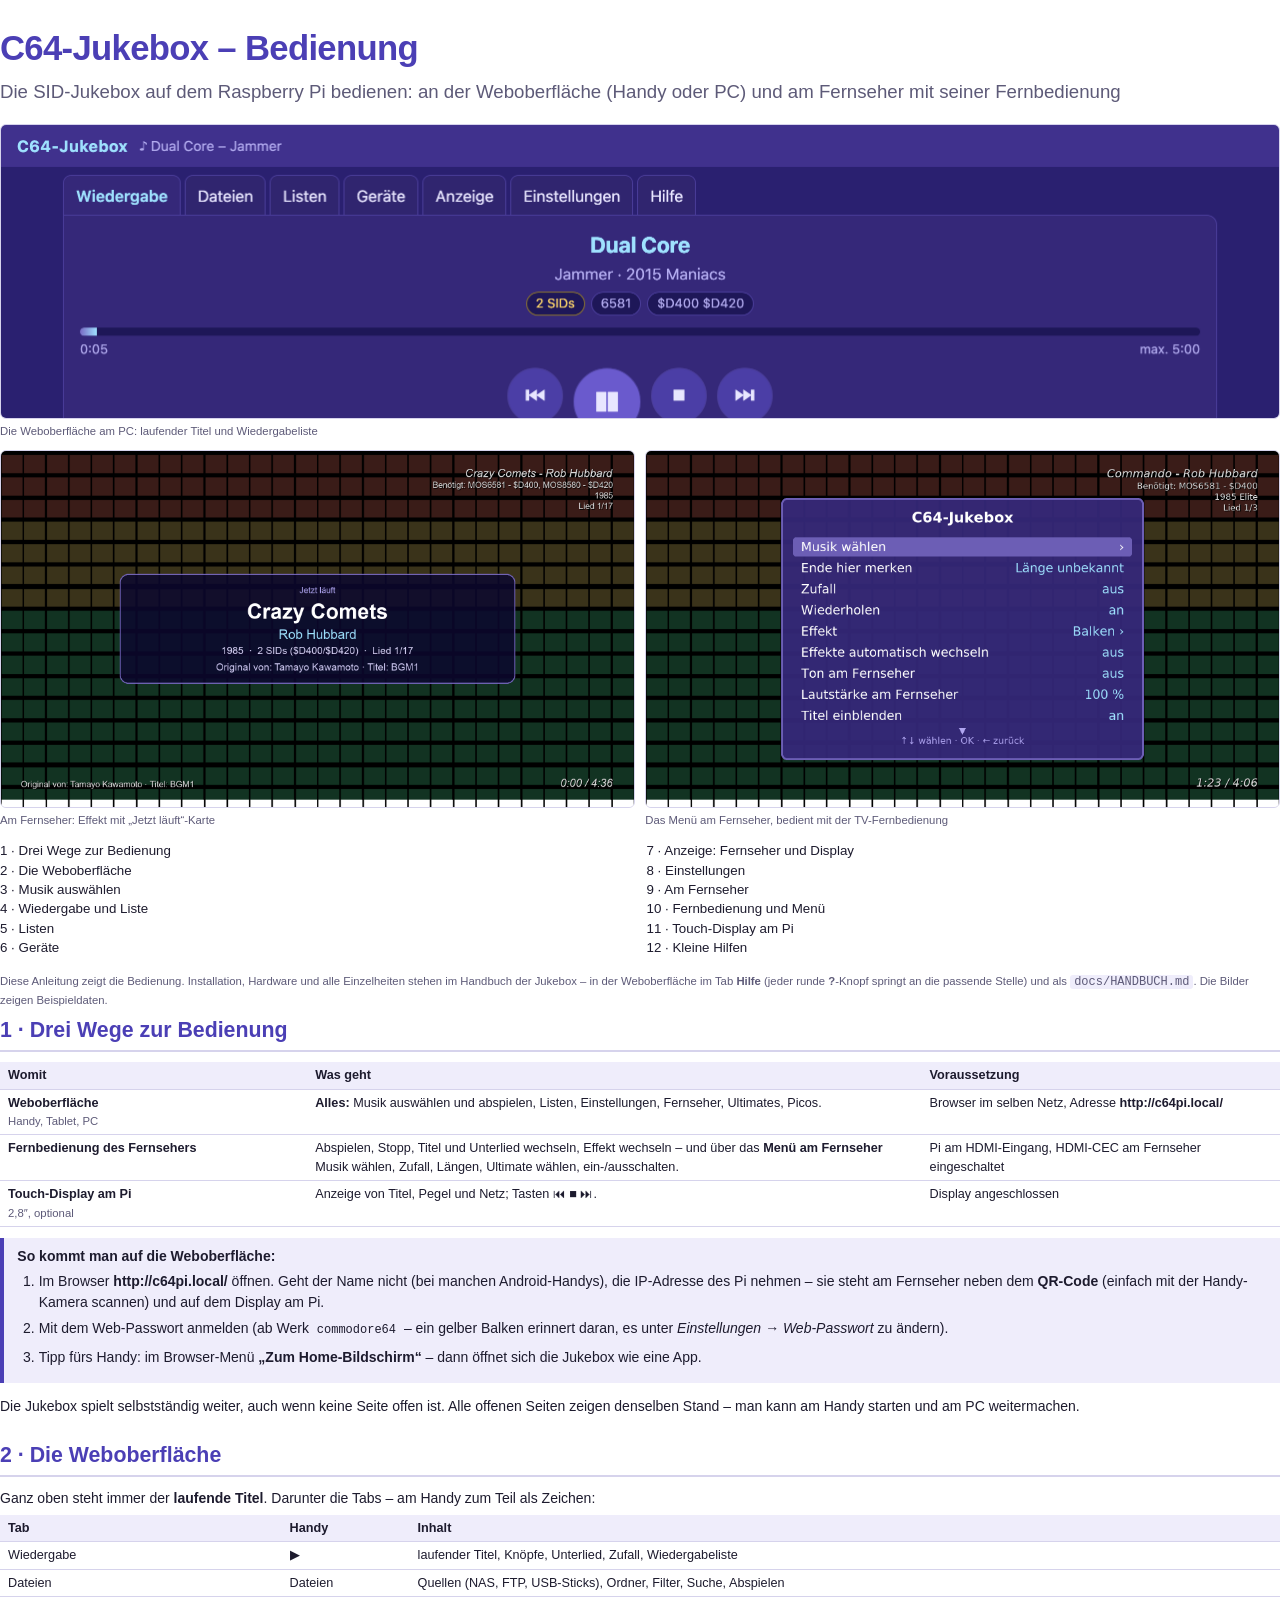
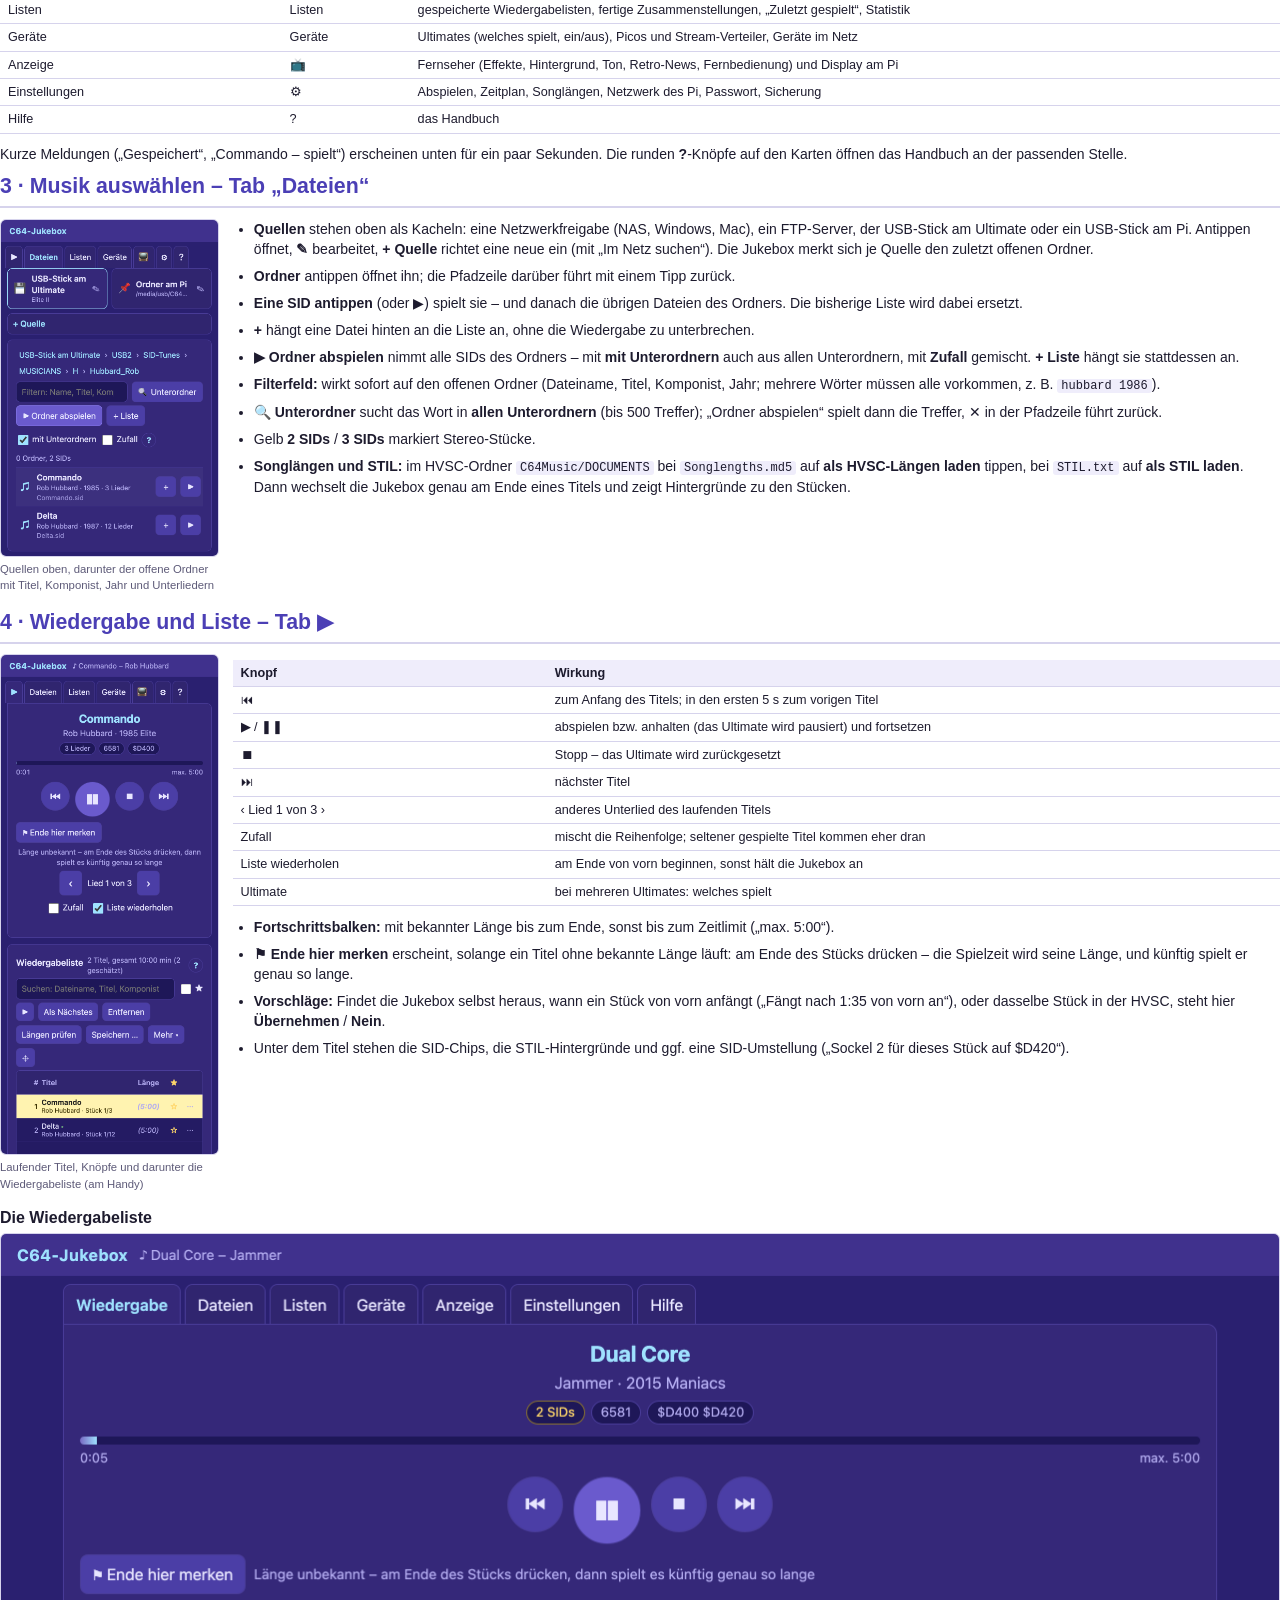
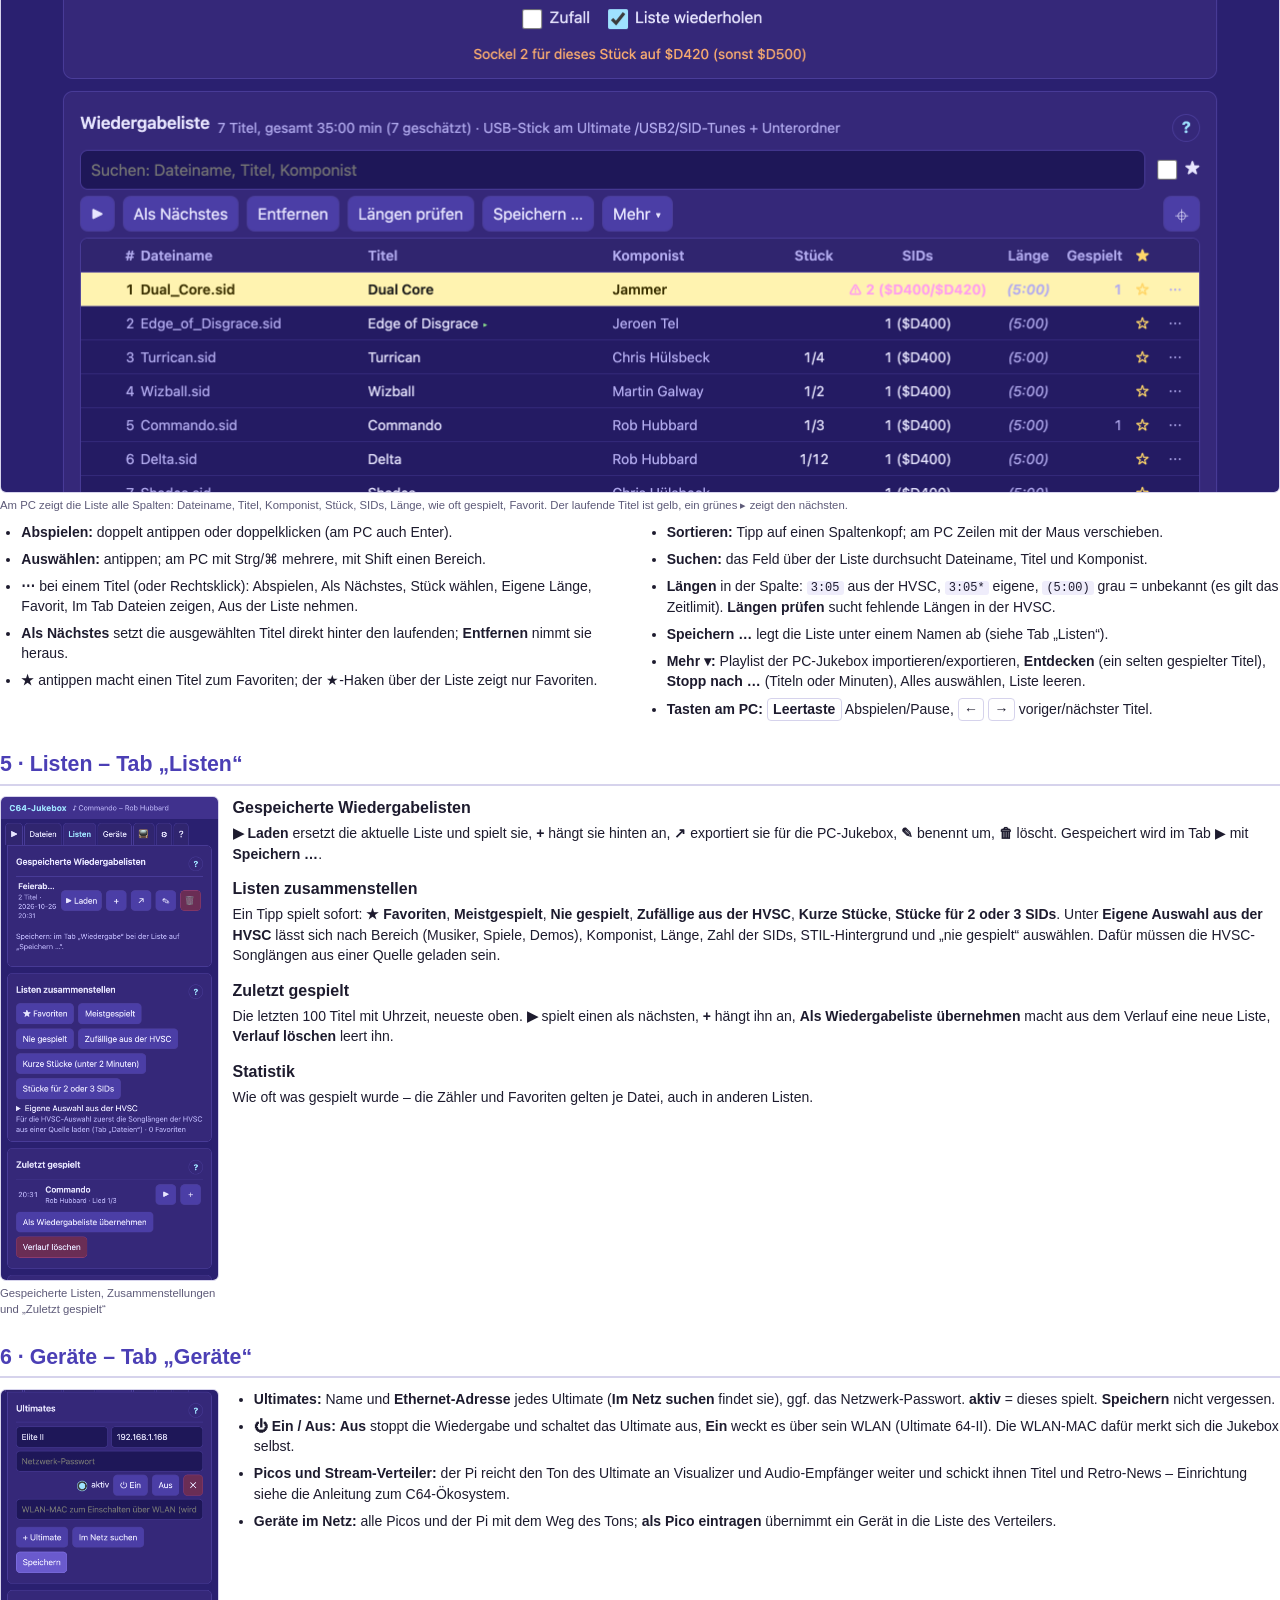
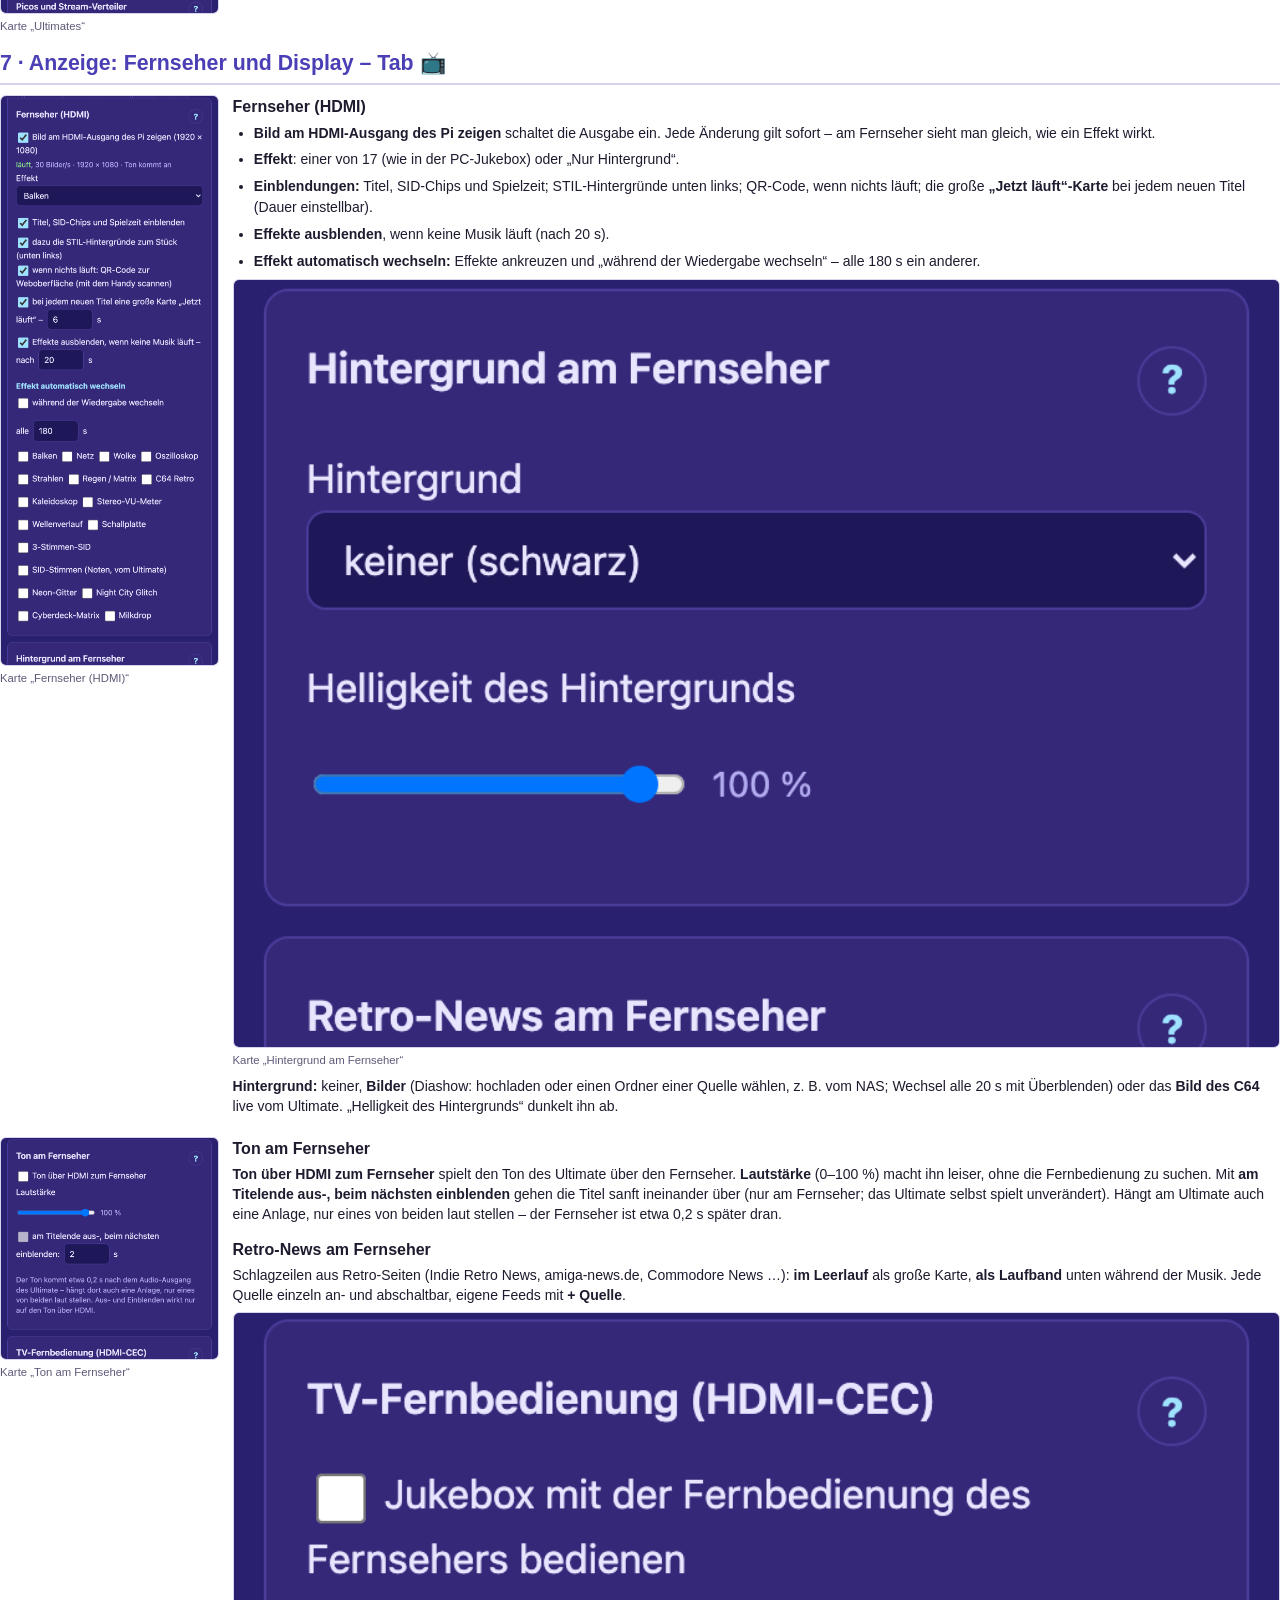
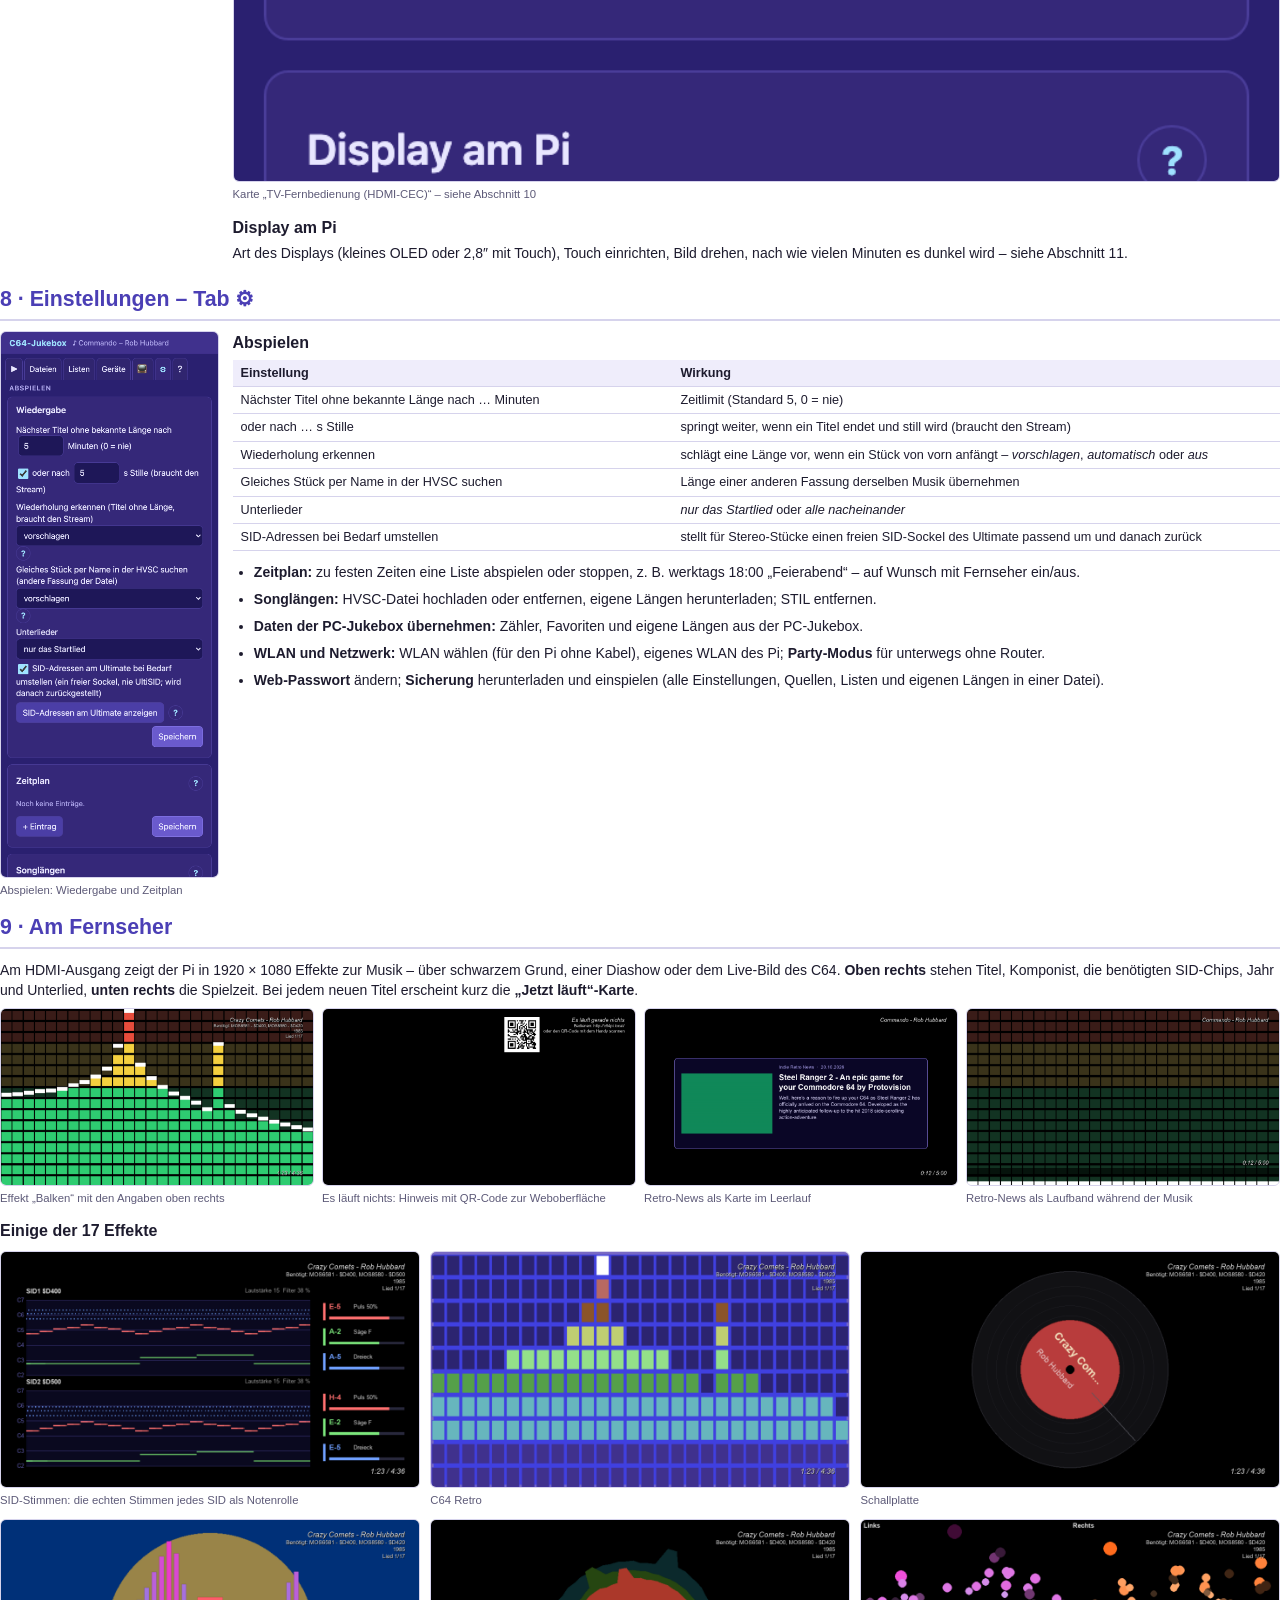
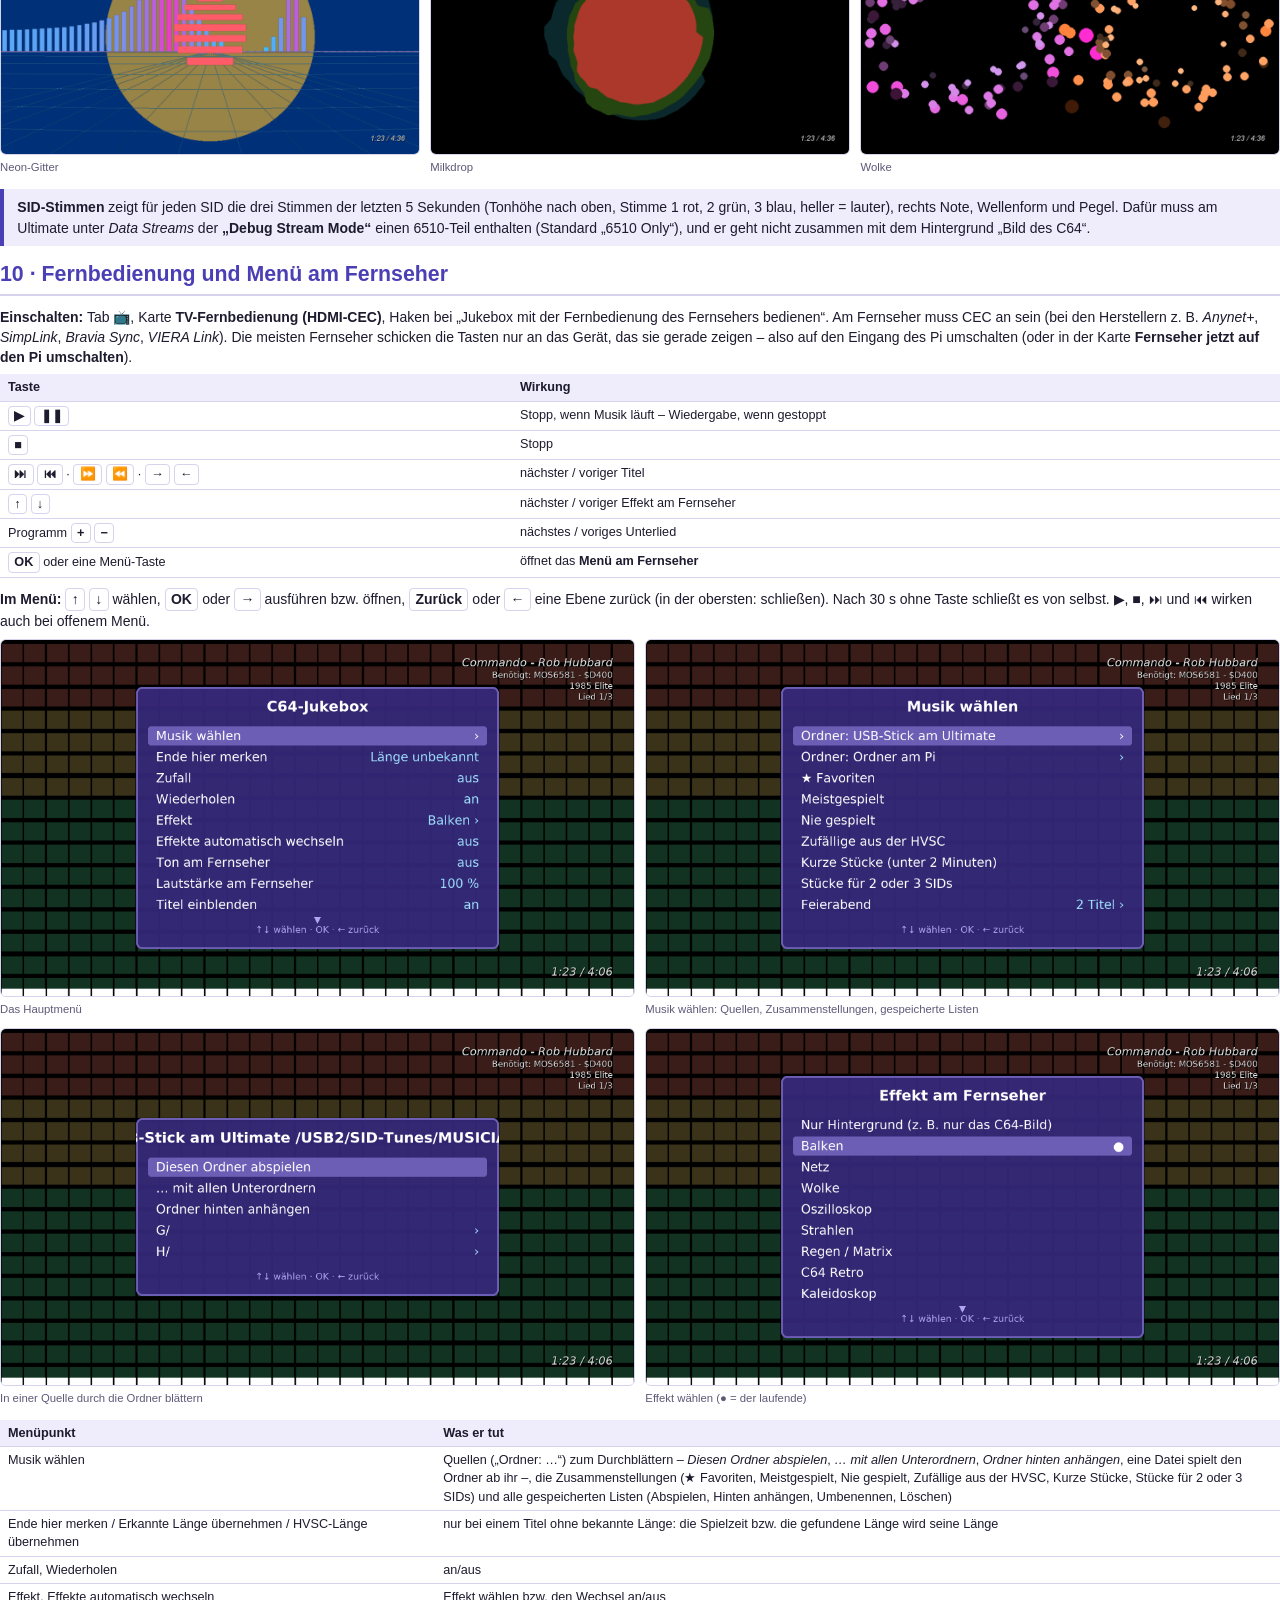
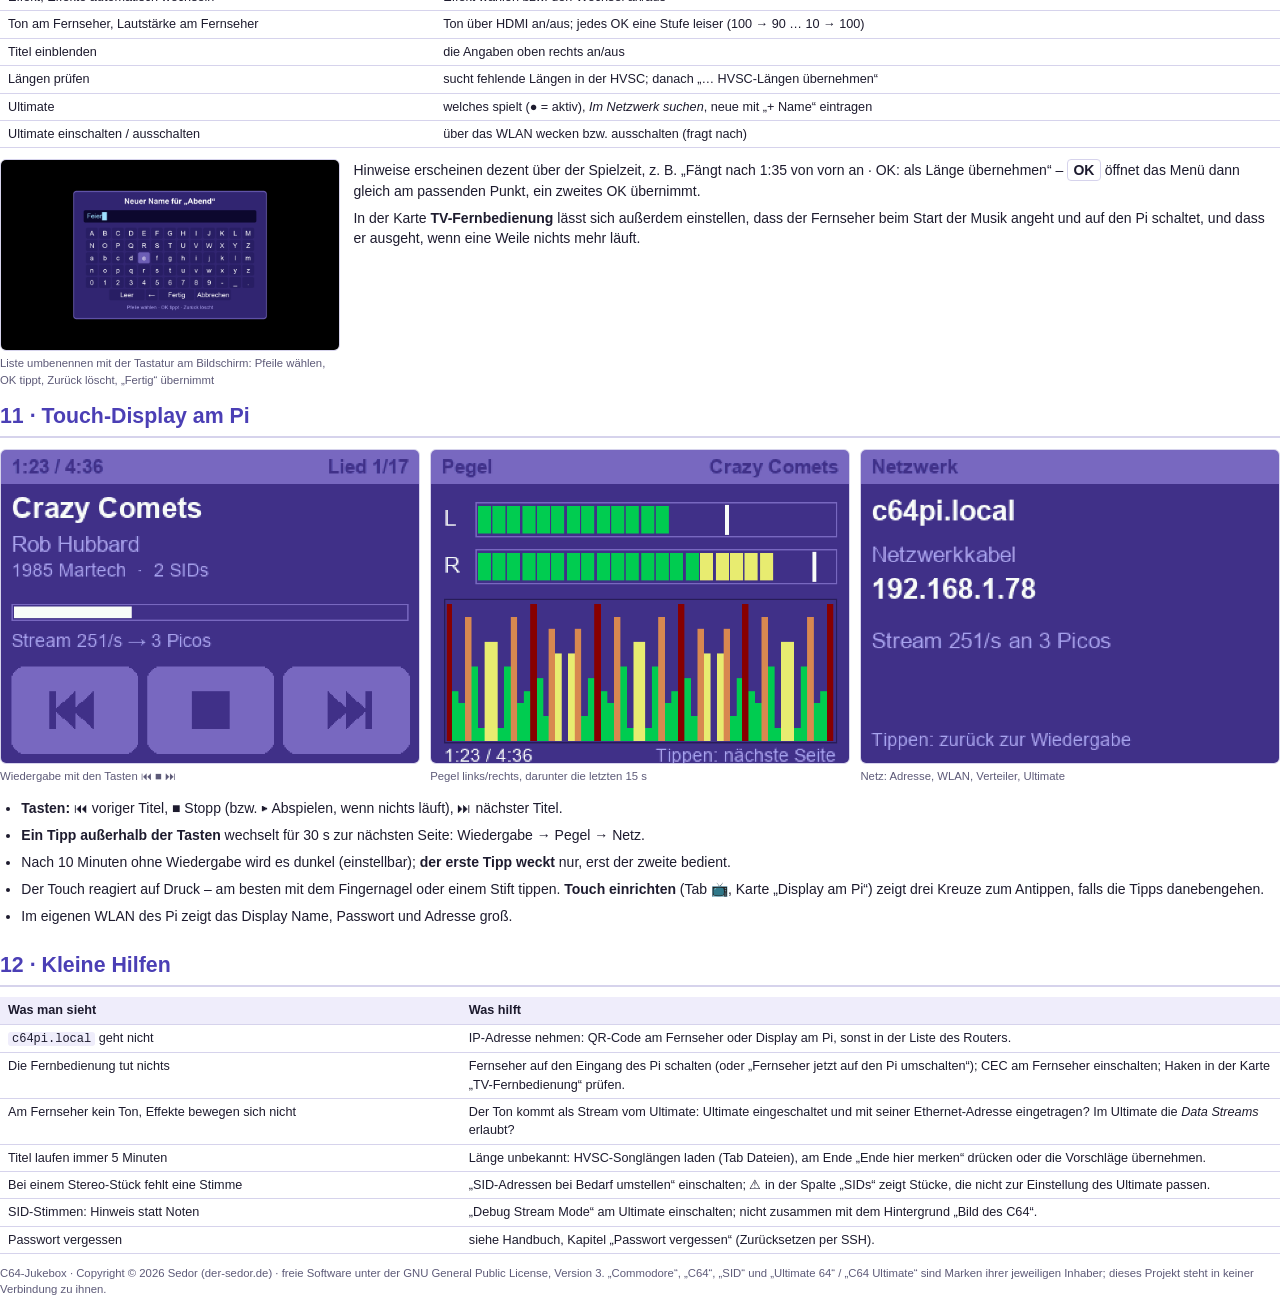
==== docs/bedienung/bedienung.html @ 8457bcb6 "README with pictures; Pi jukebox: illustrated operating guide (web page and TV) Co-Authored-By: Clau" ====
<!doctype html>
<html lang="de">
<head>
<meta charset="utf-8">
<title>C64-Jukebox – Bedienung</title>
<!-- Source of docs/Bedienung_Pi-Jukebox.pdf - build with: .venv/bin/python tools/make_bedienung.py [--shots] -->
<style>
  @page { size: A4; }
  :root { --ink: #1d1b2e; --muted: #5d5a78; --accent: #4b3fb5; --soft: #efedfb; --line: #d6d3ec; }
  * { box-sizing: border-box; }
  body { font: 10.5pt/1.45 "Helvetica Neue", Helvetica, Arial, sans-serif; color: var(--ink); background: #fff; margin: 0; }
  h1 { font-size: 26pt; margin: 0 0 4pt; color: var(--accent); letter-spacing: -0.5pt; }
  h2 { font-size: 16pt; color: var(--accent); margin: 0 0 8pt; padding-bottom: 3pt; border-bottom: 2px solid var(--line);
       break-before: page; }
  h2.nb { break-before: auto; margin-top: 18pt; }
  h3 { font-size: 12pt; margin: 10pt 0 3pt; break-after: avoid; }
  p, li { margin: 0 0 5pt; }
  ul, ol { padding-left: 16pt; margin: 0 0 6pt; }
  code { font-family: Menlo, Consolas, monospace; font-size: 9pt; background: var(--soft); padding: 0 3pt; border-radius: 3px; }
  table { border-collapse: collapse; width: 100%; margin: 4pt 0 8pt; font-size: 9.5pt; break-inside: avoid; }
  th, td { text-align: left; vertical-align: top; padding: 3pt 6pt; border-bottom: 1px solid var(--line); }
  th { background: var(--soft); }
  .box { background: var(--soft); border-left: 4px solid var(--accent); padding: 6pt 10pt; margin: 6pt 0 10pt; break-inside: avoid; }
  .shots { display: flex; gap: 10pt; align-items: flex-start; margin: 6pt 0 10pt; break-inside: avoid; }
  .grid { display: grid; grid-template-columns: 1fr 1fr 1fr; gap: 8pt; margin: 6pt 0 10pt; }
  .grid4 { display: grid; grid-template-columns: 1fr 1fr 1fr 1fr; gap: 6pt; margin: 6pt 0 10pt; }
  .cover > figure img { max-height: 78mm; object-fit: cover; object-position: top; }
  .grid2 { display: grid; grid-template-columns: 1fr 1fr; gap: 8pt; margin: 6pt 0 10pt; }
  figure { margin: 0; break-inside: avoid; }
  figure img { display: block; width: 100%; border: 1px solid var(--line); border-radius: 6px; }
  figcaption { font-size: 8.5pt; color: var(--muted); margin-top: 3pt; }
  .phone { width: 58mm; flex: 0 0 auto; }
  .side { flex: 1; }
  .cover { padding-top: 6mm; }
  .cover .sub { font-size: 14pt; color: var(--muted); margin-bottom: 14pt; }
  .toc { columns: 2; font-size: 10pt; margin-top: 10pt; }
  .toc a { color: var(--ink); text-decoration: none; }
  .small { font-size: 8.5pt; color: var(--muted); }
  .k { display: inline-block; min-width: 14pt; padding: 0 4pt; border: 1px solid var(--line); border-radius: 4px;
       background: #fff; text-align: center; font-weight: bold; }
</style>
</head>
<body>

<section class="cover">
  <h1>C64-Jukebox – Bedienung</h1>
  <div class="sub">Die SID-Jukebox auf dem Raspberry Pi bedienen: an der Weboberfläche (Handy oder PC) und am Fernseher
    mit seiner Fernbedienung</div>
  <figure><img src="bilder/web_pc.png" alt=""><figcaption>Die Weboberfläche am PC: laufender Titel und
    Wiedergabeliste</figcaption></figure>
  <div class="grid2" style="margin-top:8pt">
    <figure><img src="bilder/tv_titlecard.png" alt=""><figcaption>Am Fernseher: Effekt mit „Jetzt läuft“-Karte</figcaption></figure>
    <figure><img src="bilder/tv_menu.png" alt=""><figcaption>Das Menü am Fernseher, bedient mit der TV-Fernbedienung</figcaption></figure>
  </div>
  <div class="toc">
    <div>1 · <a href="#wege">Drei Wege zur Bedienung</a></div>
    <div>2 · <a href="#web">Die Weboberfläche</a></div>
    <div>3 · <a href="#dateien">Musik auswählen</a></div>
    <div>4 · <a href="#wiedergabe">Wiedergabe und Liste</a></div>
    <div>5 · <a href="#listen">Listen</a></div>
    <div>6 · <a href="#geraete">Geräte</a></div>
    <div>7 · <a href="#anzeige">Anzeige: Fernseher und Display</a></div>
    <div>8 · <a href="#einstellungen">Einstellungen</a></div>
    <div>9 · <a href="#tv">Am Fernseher</a></div>
    <div>10 · <a href="#fernbedienung">Fernbedienung und Menü</a></div>
    <div>11 · <a href="#touch">Touch-Display am Pi</a></div>
    <div>12 · <a href="#hilfe">Kleine Hilfen</a></div>
  </div>
  <p class="small" style="margin-top:12pt">Diese Anleitung zeigt die Bedienung. Installation, Hardware und alle
    Einzelheiten stehen im Handbuch der Jukebox – in der Weboberfläche im Tab <b>Hilfe</b> (jeder runde
    <b>?</b>-Knopf springt an die passende Stelle) und als <code>docs/HANDBUCH.md</code>. Die Bilder zeigen Beispieldaten.</p>
</section>

<h2 id="wege">1 · Drei Wege zur Bedienung</h2>
<table>
  <tr><th style="width:24%">Womit</th><th>Was geht</th><th style="width:28%">Voraussetzung</th></tr>
  <tr><td><b>Weboberfläche</b><br><span class="small">Handy, Tablet, PC</span></td>
    <td><b>Alles:</b> Musik auswählen und abspielen, Listen, Einstellungen, Fernseher, Ultimates, Picos.</td>
    <td>Browser im selben Netz, Adresse <b>http://c64pi.local/</b></td></tr>
  <tr><td><b>Fernbedienung des Fernsehers</b></td>
    <td>Abspielen, Stopp, Titel und Unterlied wechseln, Effekt wechseln – und über das <b>Menü am Fernseher</b>
      Musik wählen, Zufall, Längen, Ultimate wählen, ein-/ausschalten.</td>
    <td>Pi am HDMI-Eingang, HDMI-CEC am Fernseher eingeschaltet</td></tr>
  <tr><td><b>Touch-Display am Pi</b><br><span class="small">2,8″, optional</span></td>
    <td>Anzeige von Titel, Pegel und Netz; Tasten ⏮ ■ ⏭.</td><td>Display angeschlossen</td></tr>
</table>
<div class="box"><b>So kommt man auf die Weboberfläche:</b>
  <ol style="margin-top:4pt">
    <li>Im Browser <b>http://c64pi.local/</b> öffnen. Geht der Name nicht (bei manchen Android-Handys), die
      IP-Adresse des Pi nehmen – sie steht am Fernseher neben dem <b>QR-Code</b> (einfach mit der Handy-Kamera
      scannen) und auf dem Display am Pi.</li>
    <li>Mit dem Web-Passwort anmelden (ab Werk <code>commodore64</code> – ein gelber Balken erinnert daran, es unter
      <i>Einstellungen → Web-Passwort</i> zu ändern).</li>
    <li>Tipp fürs Handy: im Browser-Menü <b>„Zum Home-Bildschirm“</b> – dann öffnet sich die Jukebox wie eine App.</li>
  </ol></div>
<p>Die Jukebox spielt selbstständig weiter, auch wenn keine Seite offen ist. Alle offenen Seiten zeigen denselben
  Stand – man kann am Handy starten und am PC weitermachen.</p>

<h2 id="web" class="nb">2 · Die Weboberfläche</h2>
<p>Ganz oben steht immer der <b>laufende Titel</b>. Darunter die Tabs – am Handy zum Teil als Zeichen:</p>
<table>
  <tr><th style="width:22%">Tab</th><th style="width:10%">Handy</th><th>Inhalt</th></tr>
  <tr><td>Wiedergabe</td><td>▶</td><td>laufender Titel, Knöpfe, Unterlied, Zufall, Wiedergabeliste</td></tr>
  <tr><td>Dateien</td><td>Dateien</td><td>Quellen (NAS, FTP, USB-Sticks), Ordner, Filter, Suche, Abspielen</td></tr>
  <tr><td>Listen</td><td>Listen</td><td>gespeicherte Wiedergabelisten, fertige Zusammenstellungen, „Zuletzt gespielt“, Statistik</td></tr>
  <tr><td>Geräte</td><td>Geräte</td><td>Ultimates (welches spielt, ein/aus), Picos und Stream-Verteiler, Geräte im Netz</td></tr>
  <tr><td>Anzeige</td><td>📺</td><td>Fernseher (Effekte, Hintergrund, Ton, Retro-News, Fernbedienung) und Display am Pi</td></tr>
  <tr><td>Einstellungen</td><td>⚙</td><td>Abspielen, Zeitplan, Songlängen, Netzwerk des Pi, Passwort, Sicherung</td></tr>
  <tr><td>Hilfe</td><td>?</td><td>das Handbuch</td></tr>
</table>
<p>Kurze Meldungen („Gespeichert“, „Commando – spielt“) erscheinen unten für ein paar Sekunden. Die runden
  <b>?</b>-Knöpfe auf den Karten öffnen das Handbuch an der passenden Stelle.</p>

<h2 id="dateien">3 · Musik auswählen – Tab „Dateien“</h2>
<div class="shots">
  <figure class="phone"><img src="bilder/web_dateien.png" alt=""><figcaption>Quellen oben, darunter der offene Ordner
    mit Titel, Komponist, Jahr und Unterliedern</figcaption></figure>
  <div class="side">
    <ul>
      <li><b>Quellen</b> stehen oben als Kacheln: eine Netzwerkfreigabe (NAS, Windows, Mac), ein FTP-Server, der
        USB-Stick am Ultimate oder ein USB-Stick am Pi. Antippen öffnet, <b>✎</b> bearbeitet, <b>+ Quelle</b> richtet eine
        neue ein (mit „Im Netz suchen“). Die Jukebox merkt sich je Quelle den zuletzt offenen Ordner.</li>
      <li><b>Ordner</b> antippen öffnet ihn; die Pfadzeile darüber führt mit einem Tipp zurück.</li>
      <li><b>Eine SID antippen</b> (oder ▶) spielt sie – und danach die übrigen Dateien des Ordners. Die bisherige
        Liste wird dabei ersetzt.</li>
      <li><b>+</b> hängt eine Datei hinten an die Liste an, ohne die Wiedergabe zu unterbrechen.</li>
      <li><b>▶ Ordner abspielen</b> nimmt alle SIDs des Ordners – mit <b>mit Unterordnern</b> auch aus allen
        Unterordnern, mit <b>Zufall</b> gemischt. <b>+ Liste</b> hängt sie stattdessen an.</li>
      <li><b>Filterfeld:</b> wirkt sofort auf den offenen Ordner (Dateiname, Titel, Komponist, Jahr; mehrere Wörter
        müssen alle vorkommen, z. B. <code>hubbard 1986</code>).</li>
      <li><b>🔍 Unterordner</b> sucht das Wort in <b>allen Unterordnern</b> (bis 500 Treffer); „Ordner abspielen“ spielt
        dann die Treffer, ✕ in der Pfadzeile führt zurück.</li>
      <li>Gelb <b>2 SIDs</b> / <b>3 SIDs</b> markiert Stereo-Stücke.</li>
      <li><b>Songlängen und STIL:</b> im HVSC-Ordner <code>C64Music/DOCUMENTS</code> bei <code>Songlengths.md5</code>
        auf <b>als HVSC-Längen laden</b> tippen, bei <code>STIL.txt</code> auf <b>als STIL laden</b>. Dann wechselt die
        Jukebox genau am Ende eines Titels und zeigt Hintergründe zu den Stücken.</li>
    </ul>
  </div>
</div>

<h2 id="wiedergabe">4 · Wiedergabe und Liste – Tab ▶</h2>
<div class="shots">
  <figure class="phone"><img src="bilder/web_wiedergabe.png" alt=""><figcaption>Laufender Titel, Knöpfe und darunter die
    Wiedergabeliste (am Handy)</figcaption></figure>
  <div class="side">
    <table>
      <tr><th style="width:30%">Knopf</th><th>Wirkung</th></tr>
      <tr><td>⏮</td><td>zum Anfang des Titels; in den ersten 5 s zum vorigen Titel</td></tr>
      <tr><td>▶ / ❚❚</td><td>abspielen bzw. anhalten (das Ultimate wird pausiert) und fortsetzen</td></tr>
      <tr><td>⏹</td><td>Stopp – das Ultimate wird zurückgesetzt</td></tr>
      <tr><td>⏭</td><td>nächster Titel</td></tr>
      <tr><td>‹ Lied 1 von 3 ›</td><td>anderes Unterlied des laufenden Titels</td></tr>
      <tr><td>Zufall</td><td>mischt die Reihenfolge; seltener gespielte Titel kommen eher dran</td></tr>
      <tr><td>Liste wiederholen</td><td>am Ende von vorn beginnen, sonst hält die Jukebox an</td></tr>
      <tr><td>Ultimate</td><td>bei mehreren Ultimates: welches spielt</td></tr>
    </table>
    <ul>
      <li><b>Fortschrittsbalken:</b> mit bekannter Länge bis zum Ende, sonst bis zum Zeitlimit („max. 5:00“).</li>
      <li><b>⚑ Ende hier merken</b> erscheint, solange ein Titel ohne bekannte Länge läuft: am Ende des Stücks
        drücken – die Spielzeit wird seine Länge, und künftig spielt er genau so lange.</li>
      <li><b>Vorschläge:</b> Findet die Jukebox selbst heraus, wann ein Stück von vorn anfängt („Fängt nach 1:35 von
        vorn an“), oder dasselbe Stück in der HVSC, steht hier <b>Übernehmen</b> / <b>Nein</b>.</li>
      <li>Unter dem Titel stehen die SID-Chips, die STIL-Hintergründe und ggf. eine SID-Umstellung („Sockel 2 für dieses
        Stück auf $D420“).</li>
    </ul>
  </div>
</div>
<h3>Die Wiedergabeliste</h3>
<figure><img src="bilder/web_pc.png" alt=""><figcaption>Am PC zeigt die Liste alle Spalten: Dateiname, Titel, Komponist,
  Stück, SIDs, Länge, wie oft gespielt, Favorit. Der laufende Titel ist gelb, ein grünes ▸ zeigt den nächsten.</figcaption></figure>
<div class="grid2">
  <ul>
    <li><b>Abspielen:</b> doppelt antippen oder doppelklicken (am PC auch Enter).</li>
    <li><b>Auswählen:</b> antippen; am PC mit Strg/⌘ mehrere, mit Shift einen Bereich.</li>
    <li><b>⋯</b> bei einem Titel (oder Rechtsklick): Abspielen, Als Nächstes, Stück wählen, Eigene Länge, Favorit, Im
      Tab Dateien zeigen, Aus der Liste nehmen.</li>
    <li><b>Als Nächstes</b> setzt die ausgewählten Titel direkt hinter den laufenden; <b>Entfernen</b> nimmt sie heraus.</li>
    <li><b>★</b> antippen macht einen Titel zum Favoriten; der ★-Haken über der Liste zeigt nur Favoriten.</li>
  </ul>
  <ul>
    <li><b>Sortieren:</b> Tipp auf einen Spaltenkopf; am PC Zeilen mit der Maus verschieben.</li>
    <li><b>Suchen:</b> das Feld über der Liste durchsucht Dateiname, Titel und Komponist.</li>
    <li><b>Längen</b> in der Spalte: <code>3:05</code> aus der HVSC, <code>3:05*</code> eigene, <code>(5:00)</code> grau =
      unbekannt (es gilt das Zeitlimit). <b>Längen prüfen</b> sucht fehlende Längen in der HVSC.</li>
    <li><b>Speichern …</b> legt die Liste unter einem Namen ab (siehe Tab „Listen“).</li>
    <li><b>Mehr ▾:</b> Playlist der PC-Jukebox importieren/exportieren, <b>Entdecken</b> (ein selten gespielter Titel),
      <b>Stopp nach …</b> (Titeln oder Minuten), Alles auswählen, Liste leeren.</li>
    <li><b>Tasten am PC:</b> <span class="k">Leertaste</span> Abspielen/Pause, <span class="k">←</span>
      <span class="k">→</span> voriger/nächster Titel.</li>
  </ul>
</div>

<h2 id="listen">5 · Listen – Tab „Listen“</h2>
<div class="shots">
  <figure class="phone"><img src="bilder/web_listen.png" alt=""><figcaption>Gespeicherte Listen, Zusammenstellungen und
    „Zuletzt gespielt“</figcaption></figure>
  <div class="side">
    <h3 style="margin-top:0">Gespeicherte Wiedergabelisten</h3>
    <p><b>▶ Laden</b> ersetzt die aktuelle Liste und spielt sie, <b>+</b> hängt sie hinten an, <b>↗</b> exportiert sie
      für die PC-Jukebox, <b>✎</b> benennt um, <b>🗑</b> löscht. Gespeichert wird im Tab ▶ mit <b>Speichern …</b>.</p>
    <h3>Listen zusammenstellen</h3>
    <p>Ein Tipp spielt sofort: <b>★ Favoriten</b>, <b>Meistgespielt</b>, <b>Nie gespielt</b>, <b>Zufällige aus der
      HVSC</b>, <b>Kurze Stücke</b>, <b>Stücke für 2 oder 3 SIDs</b>. Unter <b>Eigene Auswahl aus der HVSC</b> lässt sich
      nach Bereich (Musiker, Spiele, Demos), Komponist, Länge, Zahl der SIDs, STIL-Hintergrund und „nie gespielt“
      auswählen. Dafür müssen die HVSC-Songlängen aus einer Quelle geladen sein.</p>
    <h3>Zuletzt gespielt</h3>
    <p>Die letzten 100 Titel mit Uhrzeit, neueste oben. <b>▶</b> spielt einen als nächsten, <b>+</b> hängt ihn an,
      <b>Als Wiedergabeliste übernehmen</b> macht aus dem Verlauf eine neue Liste, <b>Verlauf löschen</b> leert ihn.</p>
    <h3>Statistik</h3>
    <p>Wie oft was gespielt wurde – die Zähler und Favoriten gelten je Datei, auch in anderen Listen.</p>
  </div>
</div>

<h2 id="geraete" class="nb">6 · Geräte – Tab „Geräte“</h2>
<div class="shots">
  <figure class="phone"><img src="bilder/web_ultimates.png" alt=""><figcaption>Karte „Ultimates“</figcaption></figure>
  <div class="side">
    <ul>
      <li><b>Ultimates:</b> Name und <b>Ethernet-Adresse</b> jedes Ultimate (<b>Im Netz suchen</b> findet sie), ggf. das
        Netzwerk-Passwort. <b>aktiv</b> = dieses spielt. <b>Speichern</b> nicht vergessen.</li>
      <li><b>⏻ Ein / Aus:</b> <b>Aus</b> stoppt die Wiedergabe und schaltet das Ultimate aus, <b>Ein</b> weckt es über sein
        WLAN (Ultimate 64-II). Die WLAN-MAC dafür merkt sich die Jukebox selbst.</li>
      <li><b>Picos und Stream-Verteiler:</b> der Pi reicht den Ton des Ultimate an Visualizer und Audio-Empfänger weiter
        und schickt ihnen Titel und Retro-News – Einrichtung siehe die Anleitung zum C64-Ökosystem.</li>
      <li><b>Geräte im Netz:</b> alle Picos und der Pi mit dem Weg des Tons; <b>als Pico eintragen</b> übernimmt ein
        Gerät in die Liste des Verteilers.</li>
    </ul>
  </div>
</div>

<h2 id="anzeige">7 · Anzeige: Fernseher und Display – Tab 📺</h2>
<div class="shots">
  <figure class="phone"><img src="bilder/web_fernseher.png" alt=""><figcaption>Karte „Fernseher (HDMI)“</figcaption></figure>
  <div class="side">
    <h3 style="margin-top:0">Fernseher (HDMI)</h3>
    <ul>
      <li><b>Bild am HDMI-Ausgang des Pi zeigen</b> schaltet die Ausgabe ein. Jede Änderung gilt sofort – am Fernseher
        sieht man gleich, wie ein Effekt wirkt.</li>
      <li><b>Effekt</b>: einer von 17 (wie in der PC-Jukebox) oder „Nur Hintergrund“.</li>
      <li><b>Einblendungen:</b> Titel, SID-Chips und Spielzeit; STIL-Hintergründe unten links; QR-Code, wenn nichts
        läuft; die große <b>„Jetzt läuft“-Karte</b> bei jedem neuen Titel (Dauer einstellbar).</li>
      <li><b>Effekte ausblenden</b>, wenn keine Musik läuft (nach 20 s).</li>
      <li><b>Effekt automatisch wechseln:</b> Effekte ankreuzen und „während der Wiedergabe wechseln“ – alle 180 s ein
        anderer.</li>
    </ul>
    <figure><img src="bilder/web_hintergrund.png" alt=""><figcaption>Karte „Hintergrund am Fernseher“</figcaption></figure>
    <p style="margin-top:6pt"><b>Hintergrund:</b> keiner, <b>Bilder</b> (Diashow: hochladen oder einen Ordner einer
      Quelle wählen, z. B. vom NAS; Wechsel alle 20 s mit Überblenden) oder das <b>Bild des C64</b> live vom Ultimate.
      „Helligkeit des Hintergrunds“ dunkelt ihn ab.</p>
  </div>
</div>
<div class="shots">
  <figure class="phone"><img src="bilder/web_tvton.png" alt=""><figcaption>Karte „Ton am Fernseher“</figcaption></figure>
  <div class="side">
    <h3 style="margin-top:0">Ton am Fernseher</h3>
    <p><b>Ton über HDMI zum Fernseher</b> spielt den Ton des Ultimate über den Fernseher. <b>Lautstärke</b> (0–100 %)
      macht ihn leiser, ohne die Fernbedienung zu suchen. Mit <b>am Titelende aus-, beim nächsten einblenden</b>
      gehen die Titel sanft ineinander über (nur am Fernseher; das Ultimate selbst spielt unverändert). Hängt am
      Ultimate auch eine Anlage, nur eines von beiden laut stellen – der Fernseher ist etwa 0,2 s später dran.</p>
    <h3>Retro-News am Fernseher</h3>
    <p>Schlagzeilen aus Retro-Seiten (Indie Retro News, amiga-news.de, Commodore News …): <b>im Leerlauf</b> als große
      Karte, <b>als Laufband</b> unten während der Musik. Jede Quelle einzeln an- und abschaltbar, eigene Feeds mit
      <b>+ Quelle</b>.</p>
    <figure><img src="bilder/web_cec.png" alt=""><figcaption>Karte „TV-Fernbedienung (HDMI-CEC)“ – siehe Abschnitt 10</figcaption></figure>
    <h3>Display am Pi</h3>
    <p>Art des Displays (kleines OLED oder 2,8″ mit Touch), Touch einrichten, Bild drehen, nach wie vielen Minuten es
      dunkel wird – siehe Abschnitt 11.</p>
  </div>
</div>

<h2 id="einstellungen">8 · Einstellungen – Tab ⚙</h2>
<div class="shots">
  <figure class="phone"><img src="bilder/web_einstellungen.png" alt=""><figcaption>Abspielen: Wiedergabe und
    Zeitplan</figcaption></figure>
  <div class="side">
    <h3 style="margin-top:0">Abspielen</h3>
    <table>
      <tr><th style="width:42%">Einstellung</th><th>Wirkung</th></tr>
      <tr><td>Nächster Titel ohne bekannte Länge nach … Minuten</td><td>Zeitlimit (Standard 5, 0 = nie)</td></tr>
      <tr><td>oder nach … s Stille</td><td>springt weiter, wenn ein Titel endet und still wird (braucht den Stream)</td></tr>
      <tr><td>Wiederholung erkennen</td><td>schlägt eine Länge vor, wenn ein Stück von vorn anfängt – <i>vorschlagen</i>,
        <i>automatisch</i> oder <i>aus</i></td></tr>
      <tr><td>Gleiches Stück per Name in der HVSC suchen</td><td>Länge einer anderen Fassung derselben Musik übernehmen</td></tr>
      <tr><td>Unterlieder</td><td><i>nur das Startlied</i> oder <i>alle nacheinander</i></td></tr>
      <tr><td>SID-Adressen bei Bedarf umstellen</td><td>stellt für Stereo-Stücke einen freien SID-Sockel des Ultimate
        passend um und danach zurück</td></tr>
    </table>
    <ul>
      <li><b>Zeitplan:</b> zu festen Zeiten eine Liste abspielen oder stoppen, z. B. werktags 18:00 „Feierabend“ – auf
        Wunsch mit Fernseher ein/aus.</li>
      <li><b>Songlängen:</b> HVSC-Datei hochladen oder entfernen, eigene Längen herunterladen; STIL entfernen.</li>
      <li><b>Daten der PC-Jukebox übernehmen:</b> Zähler, Favoriten und eigene Längen aus der PC-Jukebox.</li>
      <li><b>WLAN und Netzwerk:</b> WLAN wählen (für den Pi ohne Kabel), eigenes WLAN des Pi;
        <b>Party-Modus</b> für unterwegs ohne Router.</li>
      <li><b>Web-Passwort</b> ändern; <b>Sicherung</b> herunterladen und einspielen (alle Einstellungen, Quellen,
        Listen und eigenen Längen in einer Datei).</li>
    </ul>
  </div>
</div>

<h2 id="tv">9 · Am Fernseher</h2>
<p>Am HDMI-Ausgang zeigt der Pi in 1920 × 1080 Effekte zur Musik – über schwarzem Grund, einer Diashow oder dem Live-Bild
  des C64. <b>Oben rechts</b> stehen Titel, Komponist, die benötigten SID-Chips, Jahr und Unterlied, <b>unten
  rechts</b> die Spielzeit. Bei jedem neuen Titel erscheint kurz die <b>„Jetzt läuft“-Karte</b>.</p>
<div class="grid4">
  <figure><img src="bilder/tv_bars.png" alt=""><figcaption>Effekt „Balken“ mit den Angaben oben rechts</figcaption></figure>
  <figure><img src="bilder/tv_idle_qr.png" alt=""><figcaption>Es läuft nichts: Hinweis mit QR-Code zur Weboberfläche</figcaption></figure>
  <figure><img src="bilder/tv_news.png" alt=""><figcaption>Retro-News als Karte im Leerlauf</figcaption></figure>
  <figure><img src="bilder/tv_ticker.png" alt=""><figcaption>Retro-News als Laufband während der Musik</figcaption></figure>
</div>
<h3>Einige der 17 Effekte</h3>
<div class="grid">
  <figure><img src="bilder/tv_sidvoices.png" alt=""><figcaption>SID-Stimmen: die echten Stimmen jedes SID als Notenrolle</figcaption></figure>
  <figure><img src="bilder/tv_c64.png" alt=""><figcaption>C64 Retro</figcaption></figure>
  <figure><img src="bilder/tv_vinyl.png" alt=""><figcaption>Schallplatte</figcaption></figure>
  <figure><img src="bilder/tv_neon_pictures.png" alt=""><figcaption>Neon-Gitter</figcaption></figure>
  <figure><img src="bilder/tv_milkdrop.png" alt=""><figcaption>Milkdrop</figcaption></figure>
  <figure><img src="bilder/tv_cloud.png" alt=""><figcaption>Wolke</figcaption></figure>
</div>
<div class="box"><b>SID-Stimmen</b> zeigt für jeden SID die drei Stimmen der letzten 5 Sekunden (Tonhöhe nach oben,
  Stimme 1 rot, 2 grün, 3 blau, heller = lauter), rechts Note, Wellenform und Pegel. Dafür muss am Ultimate unter
  <i>Data Streams</i> der <b>„Debug Stream Mode“</b> einen 6510-Teil enthalten (Standard „6510 Only“), und er geht
  nicht zusammen mit dem Hintergrund „Bild des C64“.</div>

<h2 id="fernbedienung">10 · Fernbedienung und Menü am Fernseher</h2>
<p><b>Einschalten:</b> Tab 📺, Karte <b>TV-Fernbedienung (HDMI-CEC)</b>, Haken bei „Jukebox mit der Fernbedienung des
  Fernsehers bedienen“. Am Fernseher muss CEC an sein (bei den Herstellern z. B. <i>Anynet+</i>, <i>SimpLink</i>,
  <i>Bravia Sync</i>, <i>VIERA Link</i>). Die meisten Fernseher schicken die Tasten nur an das Gerät, das sie gerade
  zeigen – also auf den Eingang des Pi umschalten (oder in der Karte <b>Fernseher jetzt auf den Pi umschalten</b>).</p>
<table>
  <tr><th style="width:40%">Taste</th><th>Wirkung</th></tr>
  <tr><td><span class="k">▶</span> <span class="k">❚❚</span></td><td>Stopp, wenn Musik läuft – Wiedergabe, wenn gestoppt</td></tr>
  <tr><td><span class="k">■</span></td><td>Stopp</td></tr>
  <tr><td><span class="k">⏭</span> <span class="k">⏮</span> · <span class="k">⏩</span> <span class="k">⏪</span> ·
    <span class="k">→</span> <span class="k">←</span></td><td>nächster / voriger Titel</td></tr>
  <tr><td><span class="k">↑</span> <span class="k">↓</span></td><td>nächster / voriger Effekt am Fernseher</td></tr>
  <tr><td>Programm <span class="k">+</span> <span class="k">−</span></td><td>nächstes / voriges Unterlied</td></tr>
  <tr><td><span class="k">OK</span> oder eine Menü-Taste</td><td>öffnet das <b>Menü am Fernseher</b></td></tr>
</table>
<p><b>Im Menü:</b> <span class="k">↑</span> <span class="k">↓</span> wählen, <span class="k">OK</span> oder
  <span class="k">→</span> ausführen bzw. öffnen, <span class="k">Zurück</span> oder <span class="k">←</span> eine Ebene
  zurück (in der obersten: schließen). Nach 30 s ohne Taste schließt es von selbst. ▶, ■, ⏭ und ⏮ wirken auch bei
  offenem Menü.</p>
<div class="grid2">
  <figure><img src="bilder/tv_menu.png" alt=""><figcaption>Das Hauptmenü</figcaption></figure>
  <figure><img src="bilder/tv_musik.png" alt=""><figcaption>Musik wählen: Quellen, Zusammenstellungen, gespeicherte Listen</figcaption></figure>
  <figure><img src="bilder/tv_ordner.png" alt=""><figcaption>In einer Quelle durch die Ordner blättern</figcaption></figure>
  <figure><img src="bilder/tv_effekt.png" alt=""><figcaption>Effekt wählen (● = der laufende)</figcaption></figure>
</div>
<table>
  <tr><th style="width:34%">Menüpunkt</th><th>Was er tut</th></tr>
  <tr><td>Musik wählen</td><td>Quellen („Ordner: …“) zum Durchblättern – <i>Diesen Ordner abspielen</i>, <i>… mit allen
    Unterordnern</i>, <i>Ordner hinten anhängen</i>, eine Datei spielt den Ordner ab ihr –, die Zusammenstellungen
    (★ Favoriten, Meistgespielt, Nie gespielt, Zufällige aus der HVSC, Kurze Stücke, Stücke für 2 oder 3 SIDs) und
    alle gespeicherten Listen (Abspielen, Hinten anhängen, Umbenennen, Löschen)</td></tr>
  <tr><td>Ende hier merken / Erkannte Länge übernehmen / HVSC-Länge übernehmen</td><td>nur bei einem Titel ohne
    bekannte Länge: die Spielzeit bzw. die gefundene Länge wird seine Länge</td></tr>
  <tr><td>Zufall, Wiederholen</td><td>an/aus</td></tr>
  <tr><td>Effekt, Effekte automatisch wechseln</td><td>Effekt wählen bzw. den Wechsel an/aus</td></tr>
  <tr><td>Ton am Fernseher, Lautstärke am Fernseher</td><td>Ton über HDMI an/aus; jedes OK eine Stufe leiser (100 → 90 … 10 → 100)</td></tr>
  <tr><td>Titel einblenden</td><td>die Angaben oben rechts an/aus</td></tr>
  <tr><td>Längen prüfen</td><td>sucht fehlende Längen in der HVSC; danach „… HVSC-Längen übernehmen“</td></tr>
  <tr><td>Ultimate</td><td>welches spielt (● = aktiv), <i>Im Netzwerk suchen</i>, neue mit „+ Name“ eintragen</td></tr>
  <tr><td>Ultimate einschalten / ausschalten</td><td>über das WLAN wecken bzw. ausschalten (fragt nach)</td></tr>
</table>
<div class="shots">
  <figure style="width:90mm"><img src="bilder/tv_keyboard.png" alt=""><figcaption>Liste umbenennen mit der Tastatur am
    Bildschirm: Pfeile wählen, OK tippt, Zurück löscht, „Fertig“ übernimmt</figcaption></figure>
  <div class="side">
    <p>Hinweise erscheinen dezent über der Spielzeit, z. B. „Fängt nach 1:35 von vorn an · OK: als Länge übernehmen“ –
      <span class="k">OK</span> öffnet das Menü dann gleich am passenden Punkt, ein zweites OK übernimmt.</p>
    <p>In der Karte <b>TV-Fernbedienung</b> lässt sich außerdem einstellen, dass der Fernseher beim Start der Musik
      angeht und auf den Pi schaltet, und dass er ausgeht, wenn eine Weile nichts mehr läuft.</p>
  </div>
</div>

<h2 id="touch">11 · Touch-Display am Pi</h2>
<div class="grid">
  <figure><img src="bilder/tft_play.png" alt=""><figcaption>Wiedergabe mit den Tasten ⏮ ■ ⏭</figcaption></figure>
  <figure><img src="bilder/tft_level.png" alt=""><figcaption>Pegel links/rechts, darunter die letzten 15 s</figcaption></figure>
  <figure><img src="bilder/tft_net.png" alt=""><figcaption>Netz: Adresse, WLAN, Verteiler, Ultimate</figcaption></figure>
</div>
<ul>
  <li><b>Tasten:</b> ⏮ voriger Titel, ■ Stopp (bzw. ▶ Abspielen, wenn nichts läuft), ⏭ nächster Titel.</li>
  <li><b>Ein Tipp außerhalb der Tasten</b> wechselt für 30 s zur nächsten Seite: Wiedergabe → Pegel → Netz.</li>
  <li>Nach 10 Minuten ohne Wiedergabe wird es dunkel (einstellbar); <b>der erste Tipp weckt</b> nur, erst der zweite
    bedient.</li>
  <li>Der Touch reagiert auf Druck – am besten mit dem Fingernagel oder einem Stift tippen. <b>Touch einrichten</b>
    (Tab 📺, Karte „Display am Pi“) zeigt drei Kreuze zum Antippen, falls die Tipps danebengehen.</li>
  <li>Im eigenen WLAN des Pi zeigt das Display Name, Passwort und Adresse groß.</li>
</ul>

<h2 id="hilfe" class="nb">12 · Kleine Hilfen</h2>
<table>
  <tr><th style="width:36%">Was man sieht</th><th>Was hilft</th></tr>
  <tr><td><code>c64pi.local</code> geht nicht</td><td>IP-Adresse nehmen: QR-Code am Fernseher oder Display am Pi, sonst
    in der Liste des Routers.</td></tr>
  <tr><td>Die Fernbedienung tut nichts</td><td>Fernseher auf den Eingang des Pi schalten (oder „Fernseher jetzt auf den
    Pi umschalten“); CEC am Fernseher einschalten; Haken in der Karte „TV-Fernbedienung“ prüfen.</td></tr>
  <tr><td>Am Fernseher kein Ton, Effekte bewegen sich nicht</td><td>Der Ton kommt als Stream vom Ultimate: Ultimate
    eingeschaltet und mit seiner Ethernet-Adresse eingetragen? Im Ultimate die <i>Data Streams</i> erlaubt?</td></tr>
  <tr><td>Titel laufen immer 5 Minuten</td><td>Länge unbekannt: HVSC-Songlängen laden (Tab Dateien), am Ende
    „Ende hier merken“ drücken oder die Vorschläge übernehmen.</td></tr>
  <tr><td>Bei einem Stereo-Stück fehlt eine Stimme</td><td>„SID-Adressen bei Bedarf umstellen“ einschalten; ⚠ in der
    Spalte „SIDs“ zeigt Stücke, die nicht zur Einstellung des Ultimate passen.</td></tr>
  <tr><td>SID-Stimmen: Hinweis statt Noten</td><td>„Debug Stream Mode“ am Ultimate einschalten; nicht zusammen mit dem
    Hintergrund „Bild des C64“.</td></tr>
  <tr><td>Passwort vergessen</td><td>siehe Handbuch, Kapitel „Passwort vergessen“ (Zurücksetzen per SSH).</td></tr>
</table>
<p class="small">C64-Jukebox · Copyright © 2026 Sedor (der-sedor.de) · freie Software unter der GNU General Public
  License, Version 3. „Commodore“, „C64“, „SID“ und „Ultimate 64“ / „C64 Ultimate“ sind Marken ihrer jeweiligen
  Inhaber; dieses Projekt steht in keiner Verbindung zu ihnen.</p>

</body>
</html>
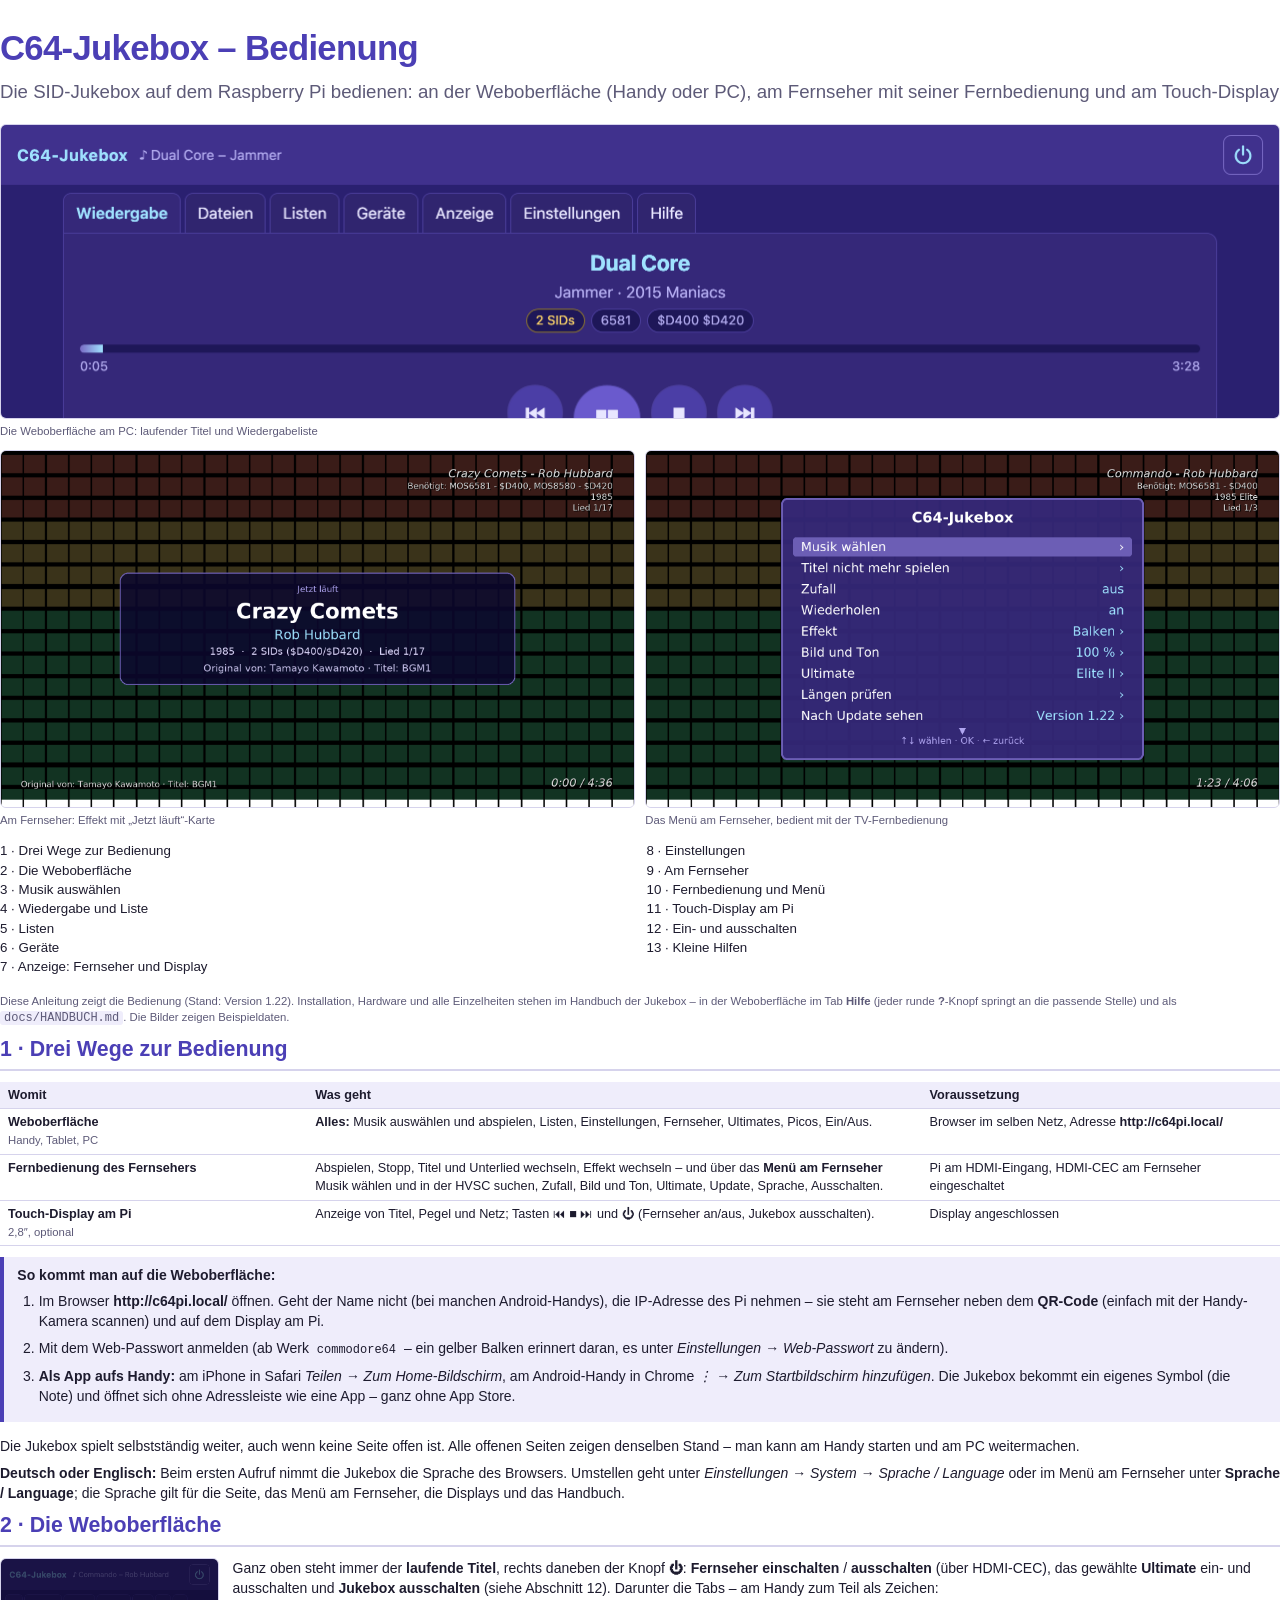
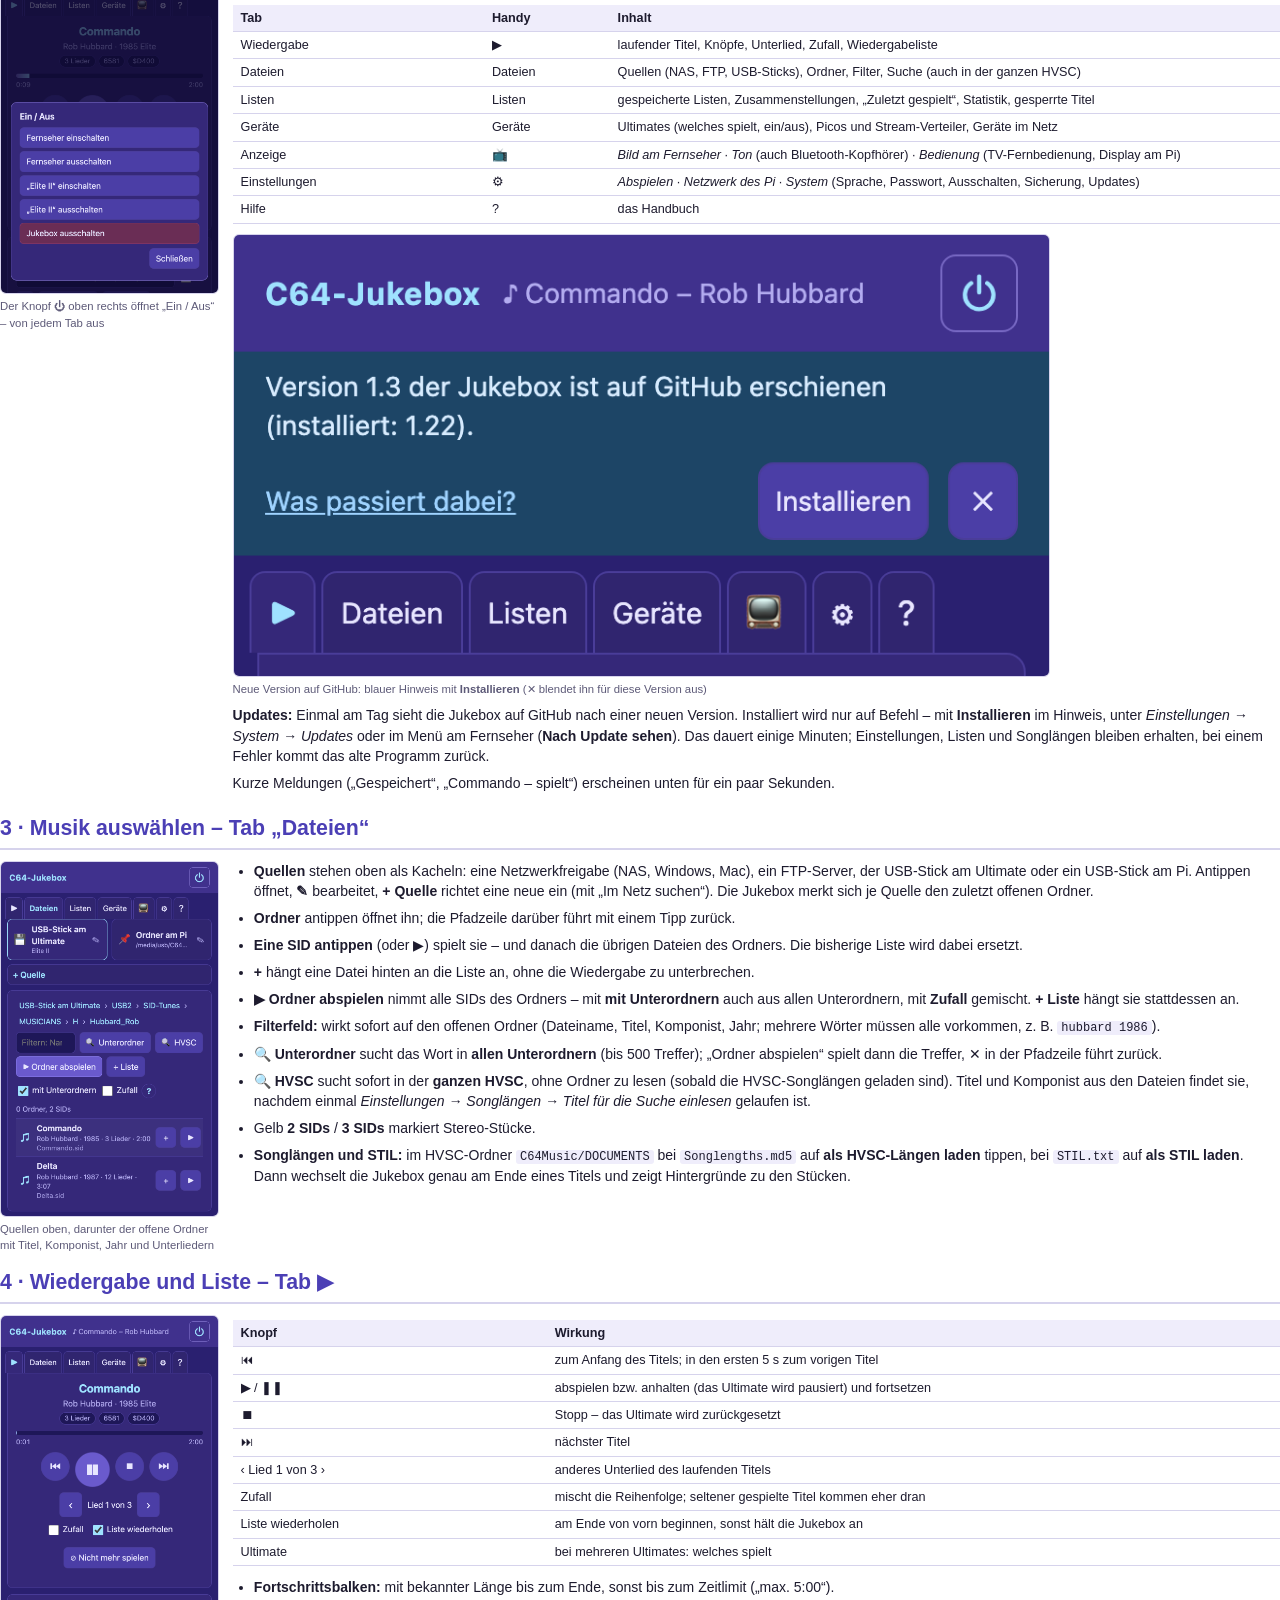
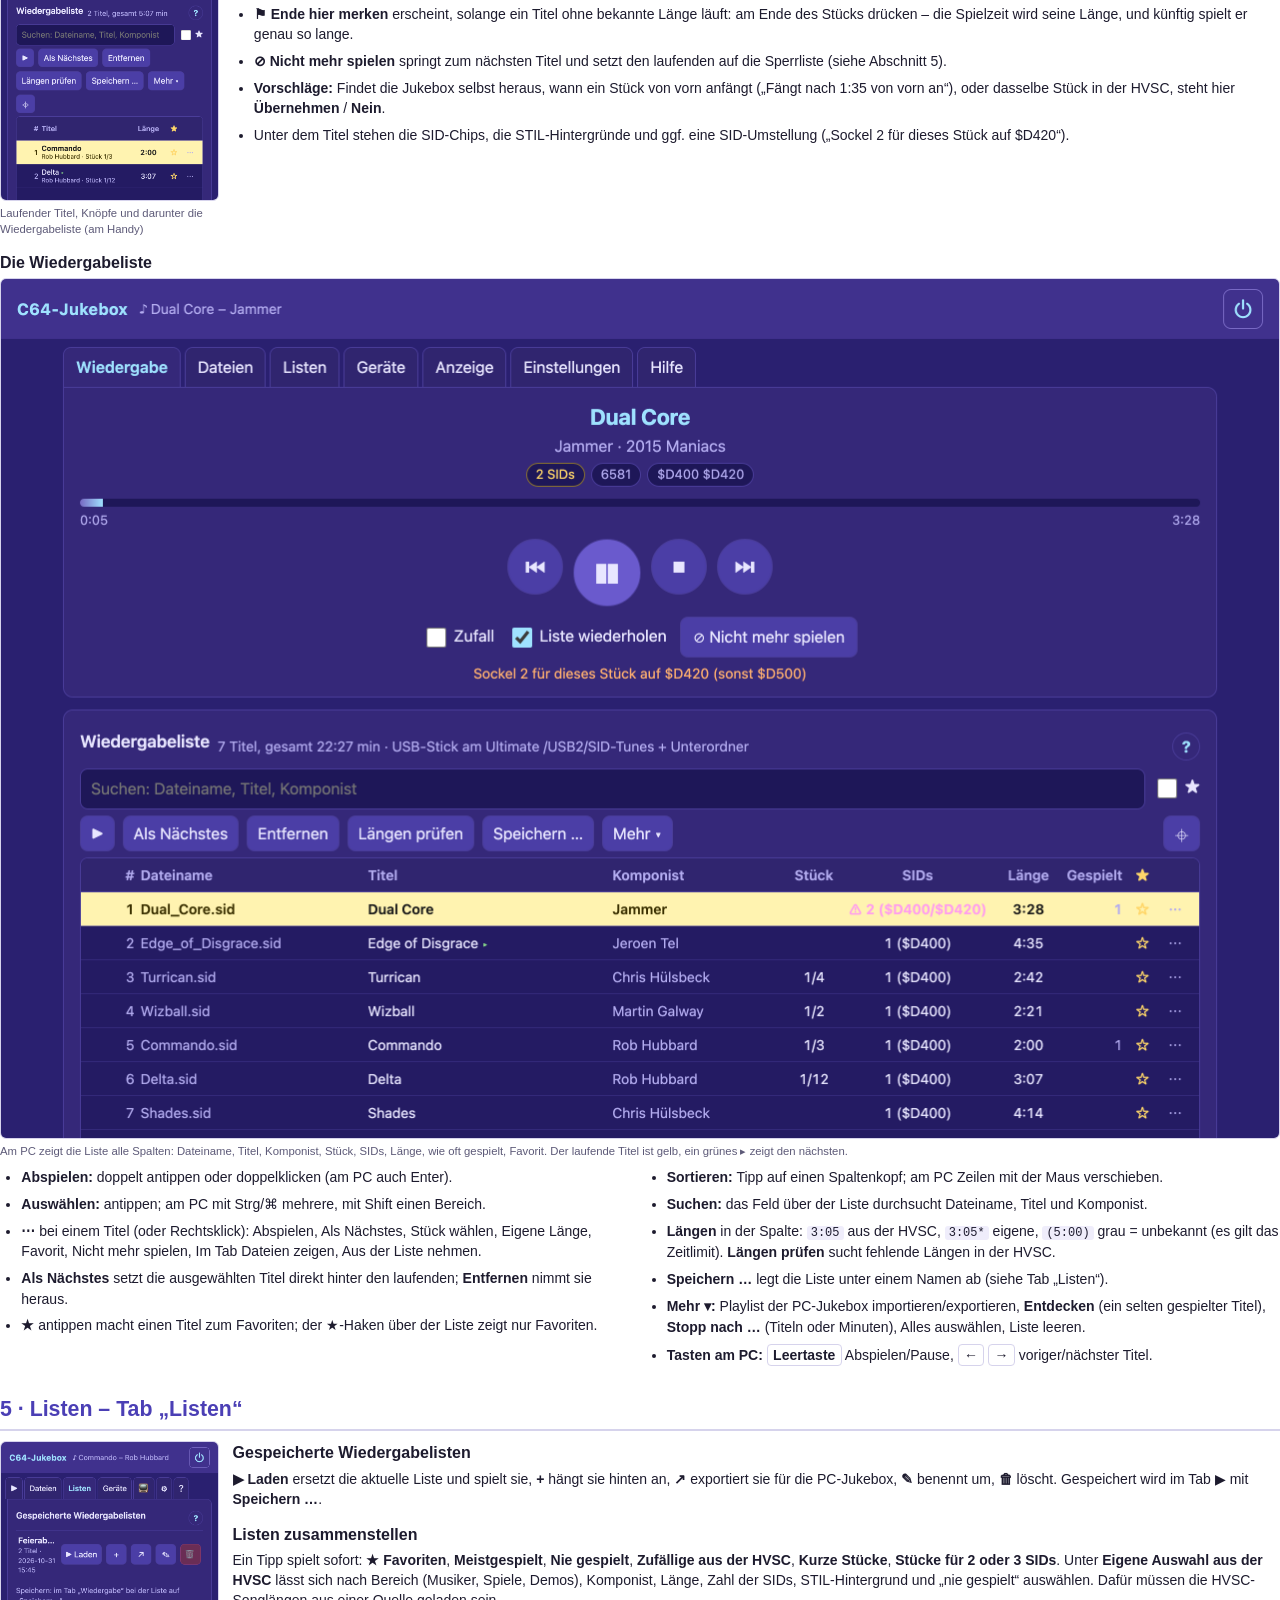
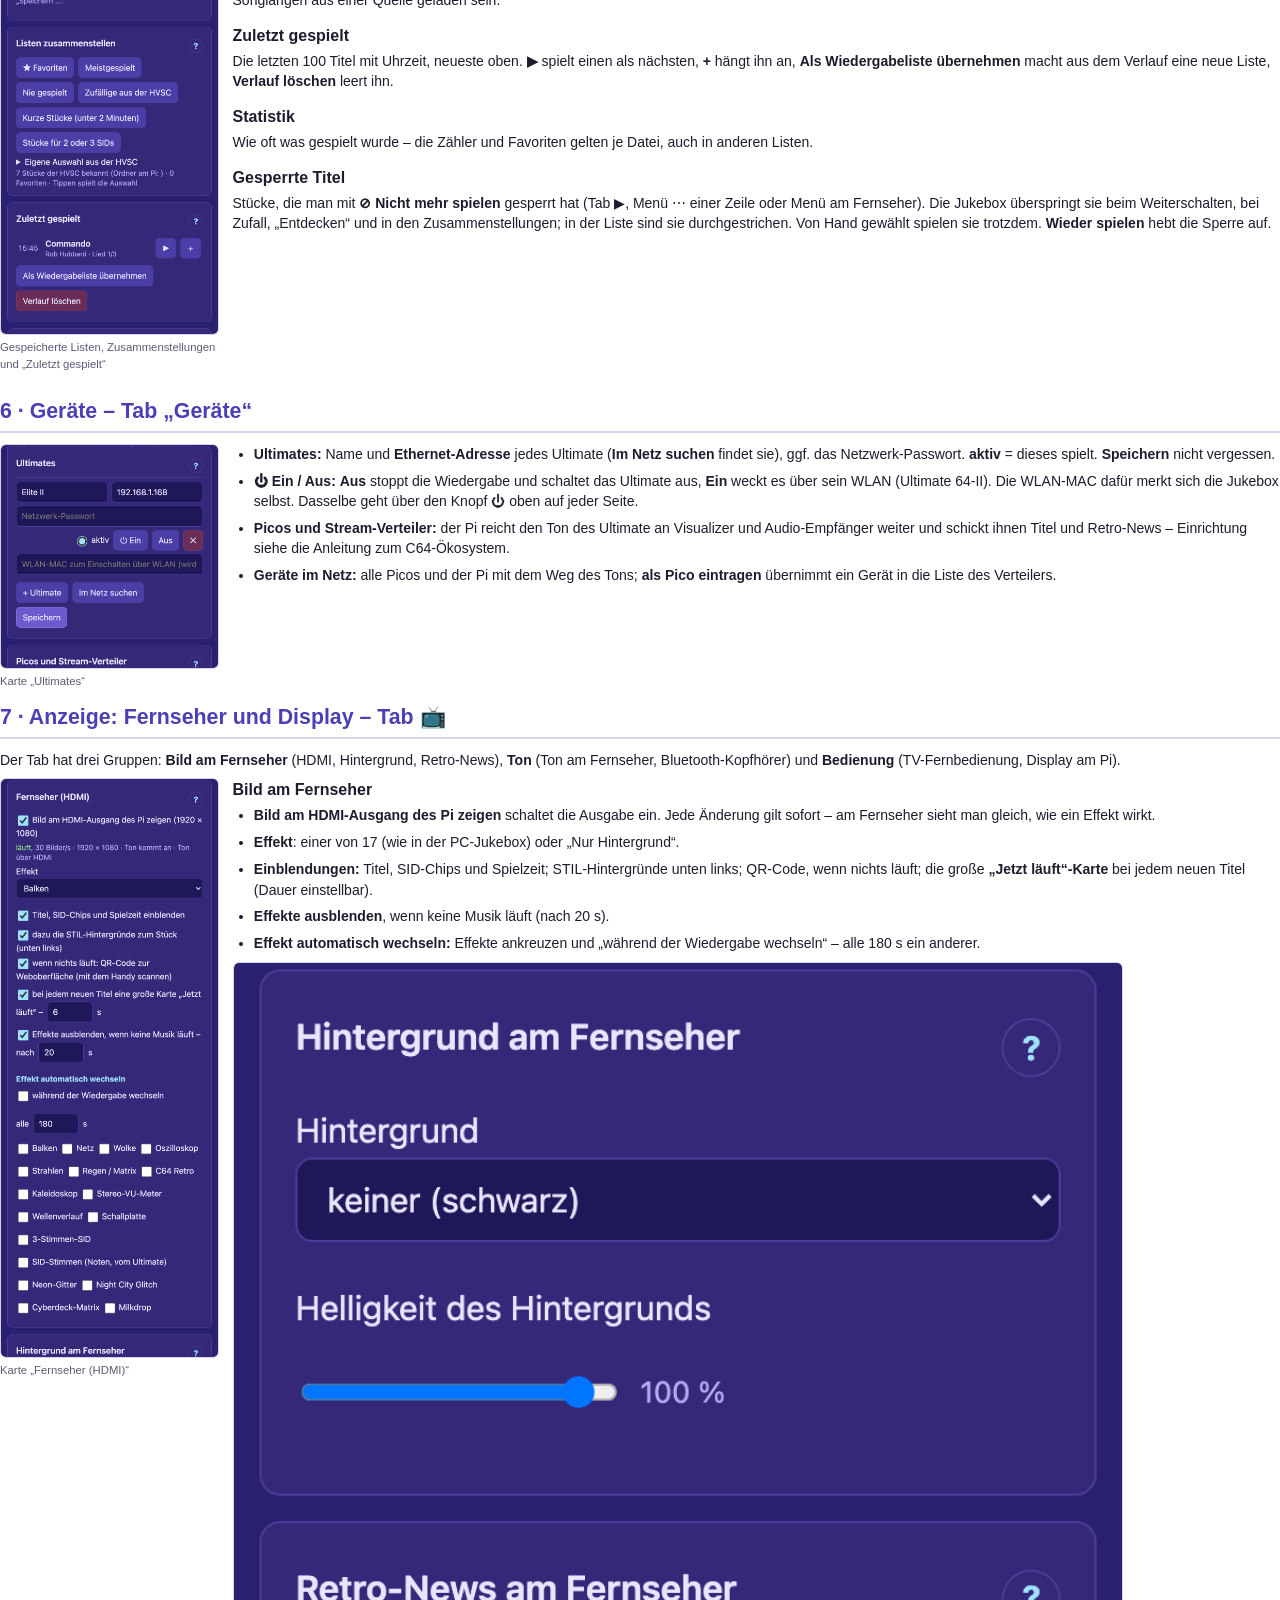
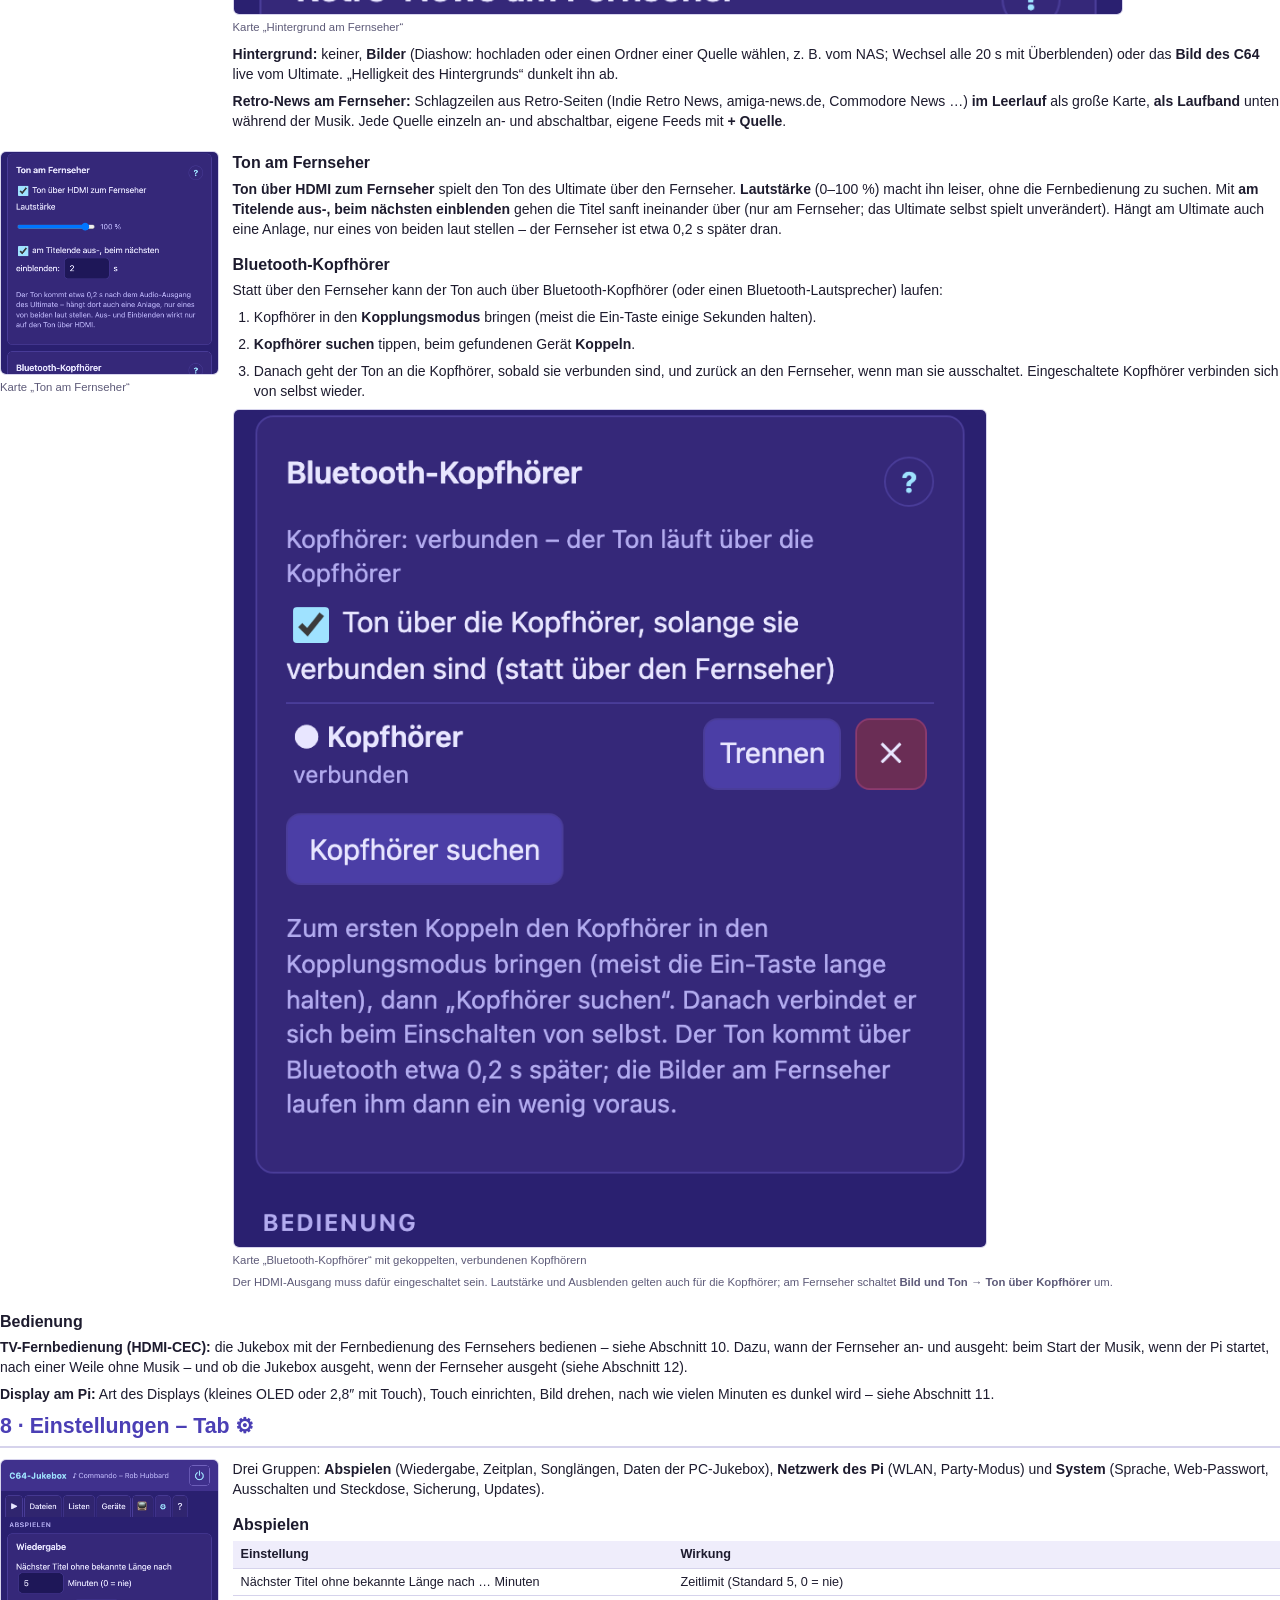
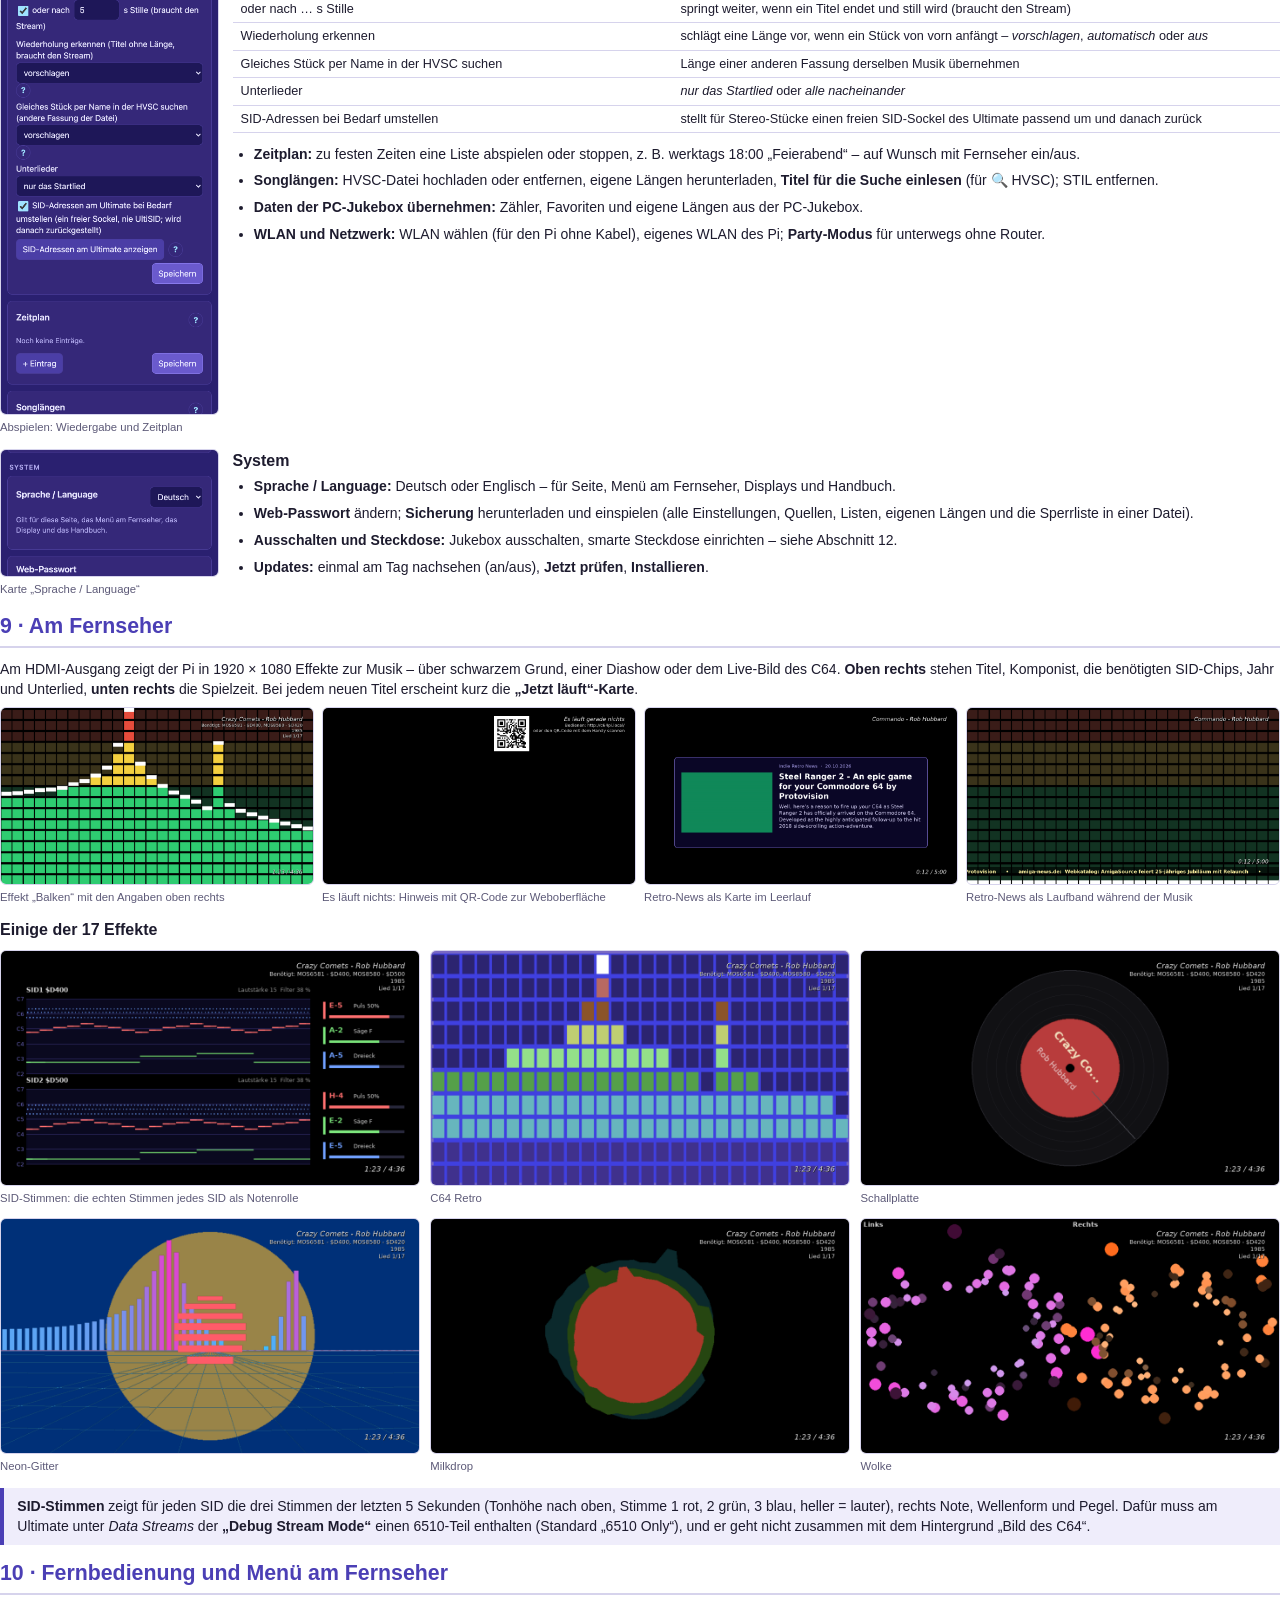
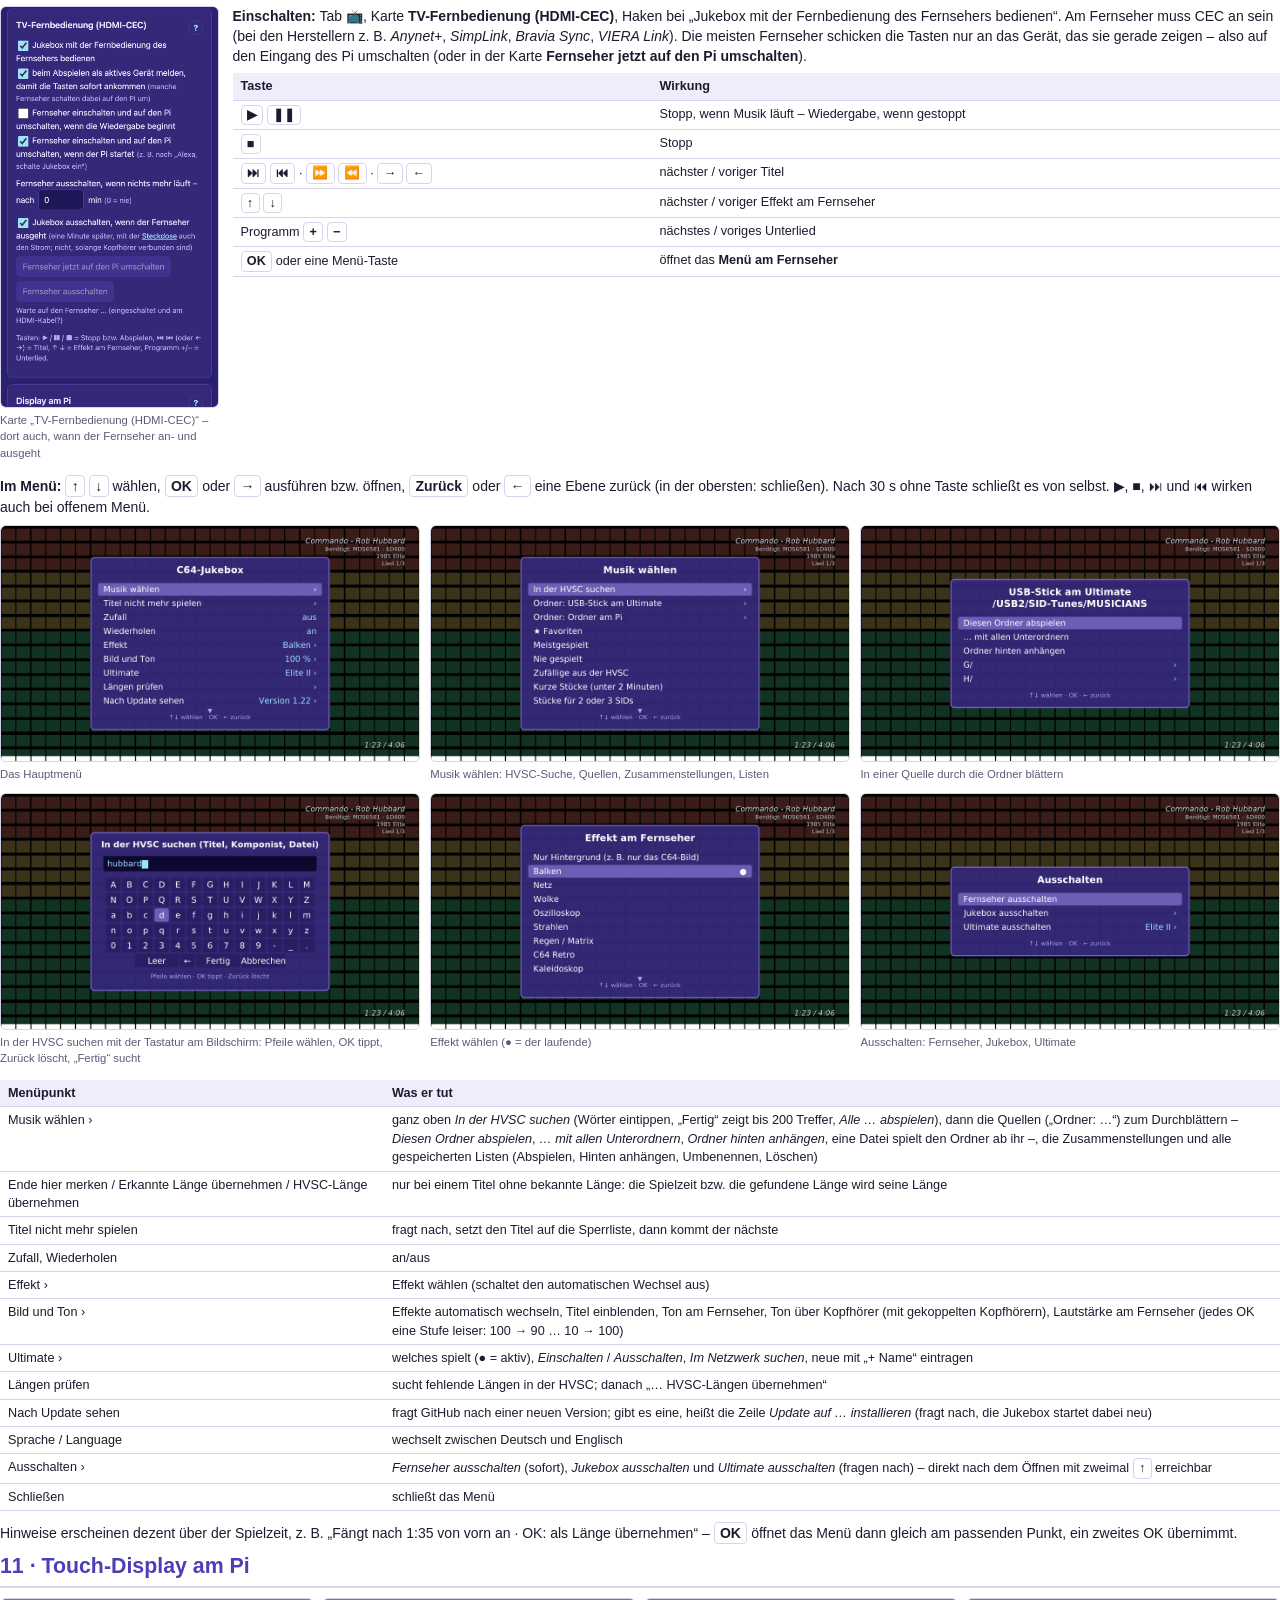
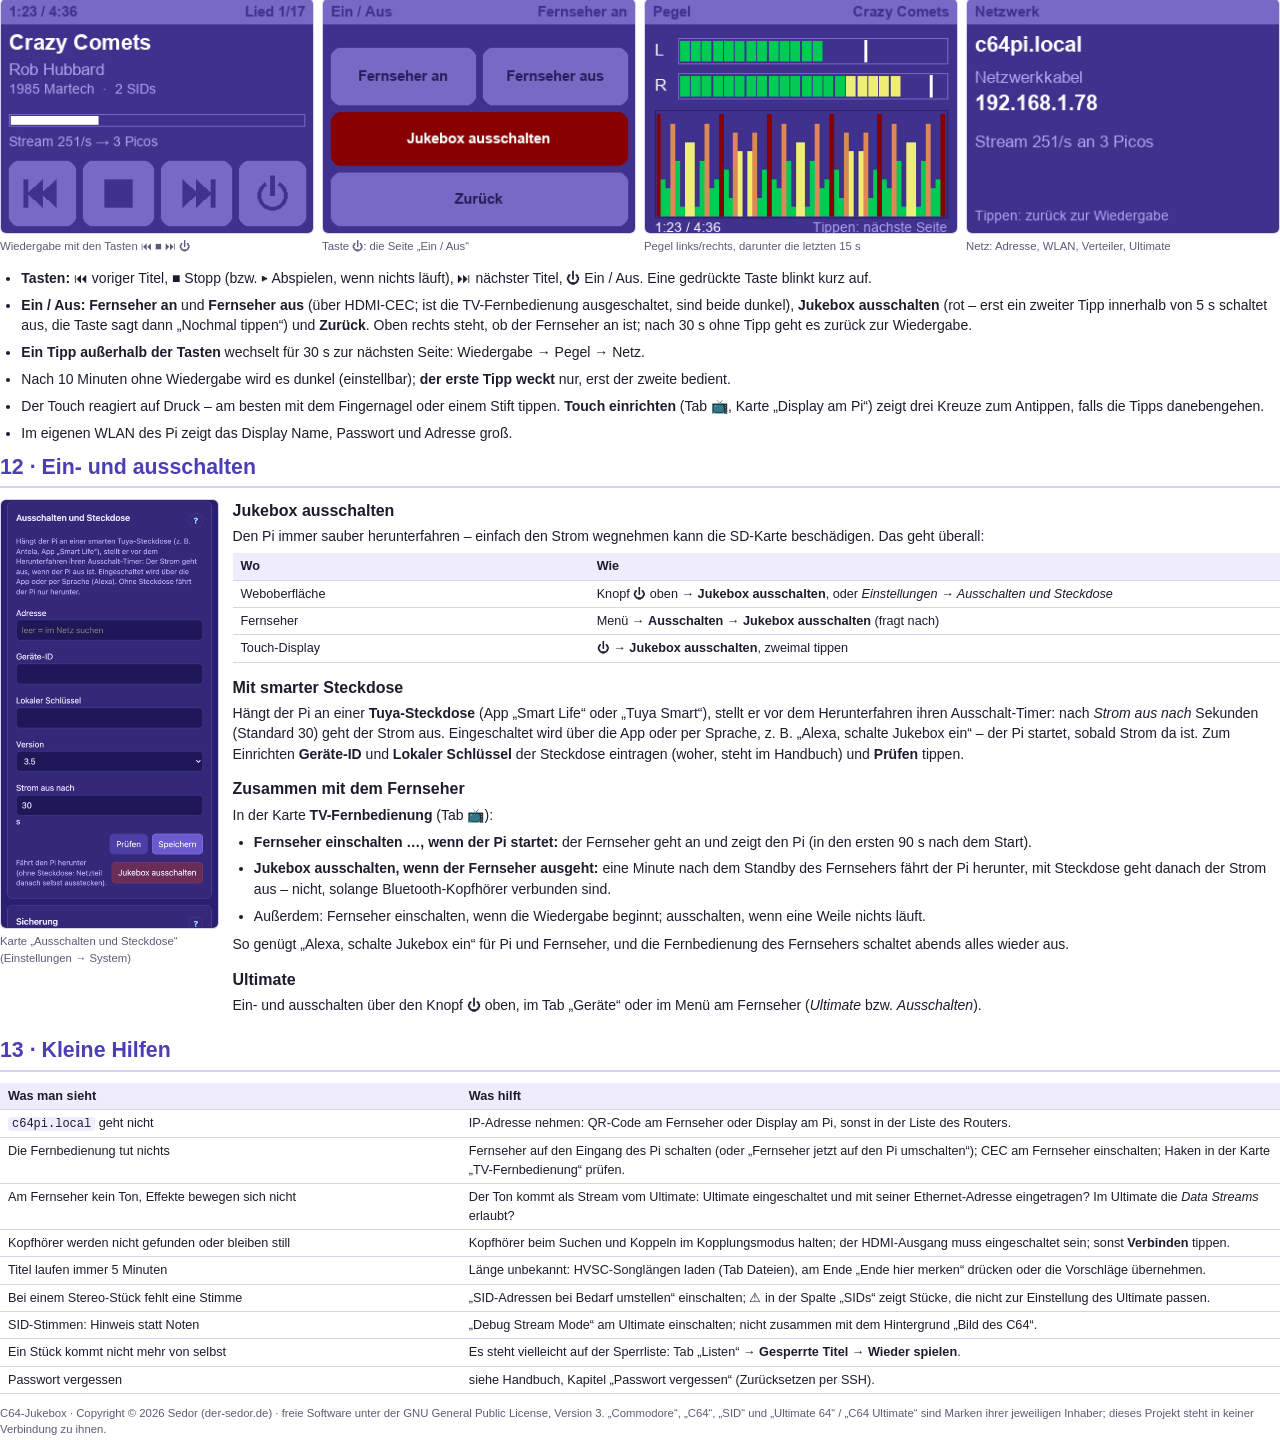
==== commit 791c13e5: "Version 1.23: updated guides (English pictures), HVSC folder label fix" ====
--- a/docs/bedienung/bedienung.html
+++ b/docs/bedienung/bedienung.html
@@ -44,8 +44,8 @@
 
 <section class="cover">
   <h1>C64-Jukebox – Bedienung</h1>
-  <div class="sub">Die SID-Jukebox auf dem Raspberry Pi bedienen: an der Weboberfläche (Handy oder PC) und am Fernseher
-    mit seiner Fernbedienung</div>
+  <div class="sub">Die SID-Jukebox auf dem Raspberry Pi bedienen: an der Weboberfläche (Handy oder PC), am Fernseher
+    mit seiner Fernbedienung und am Touch-Display</div>
   <figure><img src="bilder/web_pc.png" alt=""><figcaption>Die Weboberfläche am PC: laufender Titel und
     Wiedergabeliste</figcaption></figure>
   <div class="grid2" style="margin-top:8pt">
@@ -64,10 +64,11 @@
     <div>9 · <a href="#tv">Am Fernseher</a></div>
     <div>10 · <a href="#fernbedienung">Fernbedienung und Menü</a></div>
     <div>11 · <a href="#touch">Touch-Display am Pi</a></div>
-    <div>12 · <a href="#hilfe">Kleine Hilfen</a></div>
-  </div>
-  <p class="small" style="margin-top:12pt">Diese Anleitung zeigt die Bedienung. Installation, Hardware und alle
-    Einzelheiten stehen im Handbuch der Jukebox – in der Weboberfläche im Tab <b>Hilfe</b> (jeder runde
+    <div>12 · <a href="#einaus">Ein- und ausschalten</a></div>
+    <div>13 · <a href="#hilfe">Kleine Hilfen</a></div>
+  </div>
+  <p class="small" style="margin-top:12pt">Diese Anleitung zeigt die Bedienung (Stand: Version 1.22). Installation,
+    Hardware und alle Einzelheiten stehen im Handbuch der Jukebox – in der Weboberfläche im Tab <b>Hilfe</b> (jeder runde
     <b>?</b>-Knopf springt an die passende Stelle) und als <code>docs/HANDBUCH.md</code>. Die Bilder zeigen Beispieldaten.</p>
 </section>
 
@@ -75,14 +76,15 @@
 <table>
   <tr><th style="width:24%">Womit</th><th>Was geht</th><th style="width:28%">Voraussetzung</th></tr>
   <tr><td><b>Weboberfläche</b><br><span class="small">Handy, Tablet, PC</span></td>
-    <td><b>Alles:</b> Musik auswählen und abspielen, Listen, Einstellungen, Fernseher, Ultimates, Picos.</td>
+    <td><b>Alles:</b> Musik auswählen und abspielen, Listen, Einstellungen, Fernseher, Ultimates, Picos, Ein/Aus.</td>
     <td>Browser im selben Netz, Adresse <b>http://c64pi.local/</b></td></tr>
   <tr><td><b>Fernbedienung des Fernsehers</b></td>
     <td>Abspielen, Stopp, Titel und Unterlied wechseln, Effekt wechseln – und über das <b>Menü am Fernseher</b>
-      Musik wählen, Zufall, Längen, Ultimate wählen, ein-/ausschalten.</td>
+      Musik wählen und in der HVSC suchen, Zufall, Bild und Ton, Ultimate, Update, Sprache, Ausschalten.</td>
     <td>Pi am HDMI-Eingang, HDMI-CEC am Fernseher eingeschaltet</td></tr>
   <tr><td><b>Touch-Display am Pi</b><br><span class="small">2,8″, optional</span></td>
-    <td>Anzeige von Titel, Pegel und Netz; Tasten ⏮ ■ ⏭.</td><td>Display angeschlossen</td></tr>
+    <td>Anzeige von Titel, Pegel und Netz; Tasten ⏮ ■ ⏭ und ⏻ (Fernseher an/aus, Jukebox ausschalten).</td>
+    <td>Display angeschlossen</td></tr>
 </table>
 <div class="box"><b>So kommt man auf die Weboberfläche:</b>
   <ol style="margin-top:4pt">
@@ -91,25 +93,46 @@
       scannen) und auf dem Display am Pi.</li>
     <li>Mit dem Web-Passwort anmelden (ab Werk <code>commodore64</code> – ein gelber Balken erinnert daran, es unter
       <i>Einstellungen → Web-Passwort</i> zu ändern).</li>
-    <li>Tipp fürs Handy: im Browser-Menü <b>„Zum Home-Bildschirm“</b> – dann öffnet sich die Jukebox wie eine App.</li>
+    <li><b>Als App aufs Handy:</b> am iPhone in Safari <i>Teilen → Zum Home-Bildschirm</i>, am Android-Handy in Chrome
+      <i>⋮ → Zum Startbildschirm hinzufügen</i>. Die Jukebox bekommt ein eigenes Symbol (die Note) und öffnet sich ohne
+      Adressleiste wie eine App – ganz ohne App Store.</li>
   </ol></div>
 <p>Die Jukebox spielt selbstständig weiter, auch wenn keine Seite offen ist. Alle offenen Seiten zeigen denselben
   Stand – man kann am Handy starten und am PC weitermachen.</p>
-
-<h2 id="web" class="nb">2 · Die Weboberfläche</h2>
-<p>Ganz oben steht immer der <b>laufende Titel</b>. Darunter die Tabs – am Handy zum Teil als Zeichen:</p>
-<table>
-  <tr><th style="width:22%">Tab</th><th style="width:10%">Handy</th><th>Inhalt</th></tr>
-  <tr><td>Wiedergabe</td><td>▶</td><td>laufender Titel, Knöpfe, Unterlied, Zufall, Wiedergabeliste</td></tr>
-  <tr><td>Dateien</td><td>Dateien</td><td>Quellen (NAS, FTP, USB-Sticks), Ordner, Filter, Suche, Abspielen</td></tr>
-  <tr><td>Listen</td><td>Listen</td><td>gespeicherte Wiedergabelisten, fertige Zusammenstellungen, „Zuletzt gespielt“, Statistik</td></tr>
-  <tr><td>Geräte</td><td>Geräte</td><td>Ultimates (welches spielt, ein/aus), Picos und Stream-Verteiler, Geräte im Netz</td></tr>
-  <tr><td>Anzeige</td><td>📺</td><td>Fernseher (Effekte, Hintergrund, Ton, Retro-News, Fernbedienung) und Display am Pi</td></tr>
-  <tr><td>Einstellungen</td><td>⚙</td><td>Abspielen, Zeitplan, Songlängen, Netzwerk des Pi, Passwort, Sicherung</td></tr>
-  <tr><td>Hilfe</td><td>?</td><td>das Handbuch</td></tr>
-</table>
-<p>Kurze Meldungen („Gespeichert“, „Commando – spielt“) erscheinen unten für ein paar Sekunden. Die runden
-  <b>?</b>-Knöpfe auf den Karten öffnen das Handbuch an der passenden Stelle.</p>
+<p><b>Deutsch oder Englisch:</b> Beim ersten Aufruf nimmt die Jukebox die Sprache des Browsers. Umstellen geht unter
+  <i>Einstellungen → System → Sprache / Language</i> oder im Menü am Fernseher unter <b>Sprache / Language</b>; die
+  Sprache gilt für die Seite, das Menü am Fernseher, die Displays und das Handbuch.</p>
+
+<h2 id="web">2 · Die Weboberfläche</h2>
+<div class="shots">
+  <figure class="phone"><img src="bilder/web_power.png" alt=""><figcaption>Der Knopf ⏻ oben rechts öffnet „Ein /
+    Aus“ – von jedem Tab aus</figcaption></figure>
+  <div class="side">
+    <p style="margin-top:0">Ganz oben steht immer der <b>laufende Titel</b>, rechts daneben der Knopf <b>⏻</b>:
+      <b>Fernseher einschalten</b> / <b>ausschalten</b> (über HDMI-CEC), das gewählte <b>Ultimate</b> ein- und
+      ausschalten und <b>Jukebox ausschalten</b> (siehe Abschnitt 12). Darunter die Tabs – am Handy zum Teil als
+      Zeichen:</p>
+    <table>
+      <tr><th style="width:24%">Tab</th><th style="width:12%">Handy</th><th>Inhalt</th></tr>
+      <tr><td>Wiedergabe</td><td>▶</td><td>laufender Titel, Knöpfe, Unterlied, Zufall, Wiedergabeliste</td></tr>
+      <tr><td>Dateien</td><td>Dateien</td><td>Quellen (NAS, FTP, USB-Sticks), Ordner, Filter, Suche (auch in der ganzen HVSC)</td></tr>
+      <tr><td>Listen</td><td>Listen</td><td>gespeicherte Listen, Zusammenstellungen, „Zuletzt gespielt“, Statistik, gesperrte Titel</td></tr>
+      <tr><td>Geräte</td><td>Geräte</td><td>Ultimates (welches spielt, ein/aus), Picos und Stream-Verteiler, Geräte im Netz</td></tr>
+      <tr><td>Anzeige</td><td>📺</td><td><i>Bild am Fernseher</i> · <i>Ton</i> (auch Bluetooth-Kopfhörer) · <i>Bedienung</i>
+        (TV-Fernbedienung, Display am Pi)</td></tr>
+      <tr><td>Einstellungen</td><td>⚙</td><td><i>Abspielen</i> · <i>Netzwerk des Pi</i> · <i>System</i> (Sprache,
+        Passwort, Ausschalten, Sicherung, Updates)</td></tr>
+      <tr><td>Hilfe</td><td>?</td><td>das Handbuch</td></tr>
+    </table>
+    <figure style="width:78%"><img src="bilder/web_update.png" alt=""><figcaption>Neue Version auf GitHub: blauer Hinweis mit
+      <b>Installieren</b> (✕ blendet ihn für diese Version aus)</figcaption></figure>
+    <p style="margin-top:6pt"><b>Updates:</b> Einmal am Tag sieht die Jukebox auf GitHub nach einer neuen Version.
+      Installiert wird nur auf Befehl – mit <b>Installieren</b> im Hinweis, unter <i>Einstellungen → System → Updates</i>
+      oder im Menü am Fernseher (<b>Nach Update sehen</b>). Das dauert einige Minuten; Einstellungen, Listen und
+      Songlängen bleiben erhalten, bei einem Fehler kommt das alte Programm zurück.</p>
+    <p>Kurze Meldungen („Gespeichert“, „Commando – spielt“) erscheinen unten für ein paar Sekunden.</p>
+  </div>
+</div>
 
 <h2 id="dateien">3 · Musik auswählen – Tab „Dateien“</h2>
 <div class="shots">
@@ -130,6 +153,9 @@
         müssen alle vorkommen, z. B. <code>hubbard 1986</code>).</li>
       <li><b>🔍 Unterordner</b> sucht das Wort in <b>allen Unterordnern</b> (bis 500 Treffer); „Ordner abspielen“ spielt
         dann die Treffer, ✕ in der Pfadzeile führt zurück.</li>
+      <li><b>🔍 HVSC</b> sucht sofort in der <b>ganzen HVSC</b>, ohne Ordner zu lesen (sobald die HVSC-Songlängen
+        geladen sind). Titel und Komponist aus den Dateien findet sie, nachdem einmal <i>Einstellungen → Songlängen →
+        Titel für die Suche einlesen</i> gelaufen ist.</li>
       <li>Gelb <b>2 SIDs</b> / <b>3 SIDs</b> markiert Stereo-Stücke.</li>
       <li><b>Songlängen und STIL:</b> im HVSC-Ordner <code>C64Music/DOCUMENTS</code> bei <code>Songlengths.md5</code>
         auf <b>als HVSC-Längen laden</b> tippen, bei <code>STIL.txt</code> auf <b>als STIL laden</b>. Dann wechselt die
@@ -158,6 +184,8 @@
       <li><b>Fortschrittsbalken:</b> mit bekannter Länge bis zum Ende, sonst bis zum Zeitlimit („max. 5:00“).</li>
       <li><b>⚑ Ende hier merken</b> erscheint, solange ein Titel ohne bekannte Länge läuft: am Ende des Stücks
         drücken – die Spielzeit wird seine Länge, und künftig spielt er genau so lange.</li>
+      <li><b>⊘ Nicht mehr spielen</b> springt zum nächsten Titel und setzt den laufenden auf die Sperrliste (siehe
+        Abschnitt 5).</li>
       <li><b>Vorschläge:</b> Findet die Jukebox selbst heraus, wann ein Stück von vorn anfängt („Fängt nach 1:35 von
         vorn an“), oder dasselbe Stück in der HVSC, steht hier <b>Übernehmen</b> / <b>Nein</b>.</li>
       <li>Unter dem Titel stehen die SID-Chips, die STIL-Hintergründe und ggf. eine SID-Umstellung („Sockel 2 für dieses
@@ -172,8 +200,8 @@
   <ul>
     <li><b>Abspielen:</b> doppelt antippen oder doppelklicken (am PC auch Enter).</li>
     <li><b>Auswählen:</b> antippen; am PC mit Strg/⌘ mehrere, mit Shift einen Bereich.</li>
-    <li><b>⋯</b> bei einem Titel (oder Rechtsklick): Abspielen, Als Nächstes, Stück wählen, Eigene Länge, Favorit, Im
-      Tab Dateien zeigen, Aus der Liste nehmen.</li>
+    <li><b>⋯</b> bei einem Titel (oder Rechtsklick): Abspielen, Als Nächstes, Stück wählen, Eigene Länge, Favorit,
+      Nicht mehr spielen, Im Tab Dateien zeigen, Aus der Liste nehmen.</li>
     <li><b>Als Nächstes</b> setzt die ausgewählten Titel direkt hinter den laufenden; <b>Entfernen</b> nimmt sie heraus.</li>
     <li><b>★</b> antippen macht einen Titel zum Favoriten; der ★-Haken über der Liste zeigt nur Favoriten.</li>
   </ul>
@@ -208,6 +236,11 @@
       <b>Als Wiedergabeliste übernehmen</b> macht aus dem Verlauf eine neue Liste, <b>Verlauf löschen</b> leert ihn.</p>
     <h3>Statistik</h3>
     <p>Wie oft was gespielt wurde – die Zähler und Favoriten gelten je Datei, auch in anderen Listen.</p>
+    <h3>Gesperrte Titel</h3>
+    <p>Stücke, die man mit <b>⊘ Nicht mehr spielen</b> gesperrt hat (Tab ▶, Menü ⋯ einer Zeile oder Menü am
+      Fernseher). Die Jukebox überspringt sie beim Weiterschalten, bei Zufall, „Entdecken“ und in den
+      Zusammenstellungen; in der Liste sind sie durchgestrichen. Von Hand gewählt spielen sie trotzdem.
+      <b>Wieder spielen</b> hebt die Sperre auf.</p>
   </div>
 </div>
 
@@ -219,7 +252,8 @@
       <li><b>Ultimates:</b> Name und <b>Ethernet-Adresse</b> jedes Ultimate (<b>Im Netz suchen</b> findet sie), ggf. das
         Netzwerk-Passwort. <b>aktiv</b> = dieses spielt. <b>Speichern</b> nicht vergessen.</li>
       <li><b>⏻ Ein / Aus:</b> <b>Aus</b> stoppt die Wiedergabe und schaltet das Ultimate aus, <b>Ein</b> weckt es über sein
-        WLAN (Ultimate 64-II). Die WLAN-MAC dafür merkt sich die Jukebox selbst.</li>
+        WLAN (Ultimate 64-II). Die WLAN-MAC dafür merkt sich die Jukebox selbst. Dasselbe geht über den Knopf ⏻ oben
+        auf jeder Seite.</li>
       <li><b>Picos und Stream-Verteiler:</b> der Pi reicht den Ton des Ultimate an Visualizer und Audio-Empfänger weiter
         und schickt ihnen Titel und Retro-News – Einrichtung siehe die Anleitung zum C64-Ökosystem.</li>
       <li><b>Geräte im Netz:</b> alle Picos und der Pi mit dem Weg des Tons; <b>als Pico eintragen</b> übernimmt ein
@@ -229,10 +263,12 @@
 </div>
 
 <h2 id="anzeige">7 · Anzeige: Fernseher und Display – Tab 📺</h2>
+<p>Der Tab hat drei Gruppen: <b>Bild am Fernseher</b> (HDMI, Hintergrund, Retro-News), <b>Ton</b> (Ton am Fernseher,
+  Bluetooth-Kopfhörer) und <b>Bedienung</b> (TV-Fernbedienung, Display am Pi).</p>
 <div class="shots">
   <figure class="phone"><img src="bilder/web_fernseher.png" alt=""><figcaption>Karte „Fernseher (HDMI)“</figcaption></figure>
   <div class="side">
-    <h3 style="margin-top:0">Fernseher (HDMI)</h3>
+    <h3 style="margin-top:0">Bild am Fernseher</h3>
     <ul>
       <li><b>Bild am HDMI-Ausgang des Pi zeigen</b> schaltet die Ausgabe ein. Jede Änderung gilt sofort – am Fernseher
         sieht man gleich, wie ein Effekt wirkt.</li>
@@ -243,10 +279,13 @@
       <li><b>Effekt automatisch wechseln:</b> Effekte ankreuzen und „während der Wiedergabe wechseln“ – alle 180 s ein
         anderer.</li>
     </ul>
-    <figure><img src="bilder/web_hintergrund.png" alt=""><figcaption>Karte „Hintergrund am Fernseher“</figcaption></figure>
+    <figure style="width:85%"><img src="bilder/web_hintergrund.png" alt=""><figcaption>Karte „Hintergrund am Fernseher“</figcaption></figure>
     <p style="margin-top:6pt"><b>Hintergrund:</b> keiner, <b>Bilder</b> (Diashow: hochladen oder einen Ordner einer
       Quelle wählen, z. B. vom NAS; Wechsel alle 20 s mit Überblenden) oder das <b>Bild des C64</b> live vom Ultimate.
       „Helligkeit des Hintergrunds“ dunkelt ihn ab.</p>
+    <p><b>Retro-News am Fernseher:</b> Schlagzeilen aus Retro-Seiten (Indie Retro News, amiga-news.de, Commodore News
+      …) <b>im Leerlauf</b> als große Karte, <b>als Laufband</b> unten während der Musik. Jede Quelle einzeln an- und
+      abschaltbar, eigene Feeds mit <b>+ Quelle</b>.</p>
   </div>
 </div>
 <div class="shots">
@@ -257,23 +296,35 @@
       macht ihn leiser, ohne die Fernbedienung zu suchen. Mit <b>am Titelende aus-, beim nächsten einblenden</b>
       gehen die Titel sanft ineinander über (nur am Fernseher; das Ultimate selbst spielt unverändert). Hängt am
       Ultimate auch eine Anlage, nur eines von beiden laut stellen – der Fernseher ist etwa 0,2 s später dran.</p>
-    <h3>Retro-News am Fernseher</h3>
-    <p>Schlagzeilen aus Retro-Seiten (Indie Retro News, amiga-news.de, Commodore News …): <b>im Leerlauf</b> als große
-      Karte, <b>als Laufband</b> unten während der Musik. Jede Quelle einzeln an- und abschaltbar, eigene Feeds mit
-      <b>+ Quelle</b>.</p>
-    <figure><img src="bilder/web_cec.png" alt=""><figcaption>Karte „TV-Fernbedienung (HDMI-CEC)“ – siehe Abschnitt 10</figcaption></figure>
-    <h3>Display am Pi</h3>
-    <p>Art des Displays (kleines OLED oder 2,8″ mit Touch), Touch einrichten, Bild drehen, nach wie vielen Minuten es
-      dunkel wird – siehe Abschnitt 11.</p>
-  </div>
-</div>
+    <h3>Bluetooth-Kopfhörer</h3>
+    <p>Statt über den Fernseher kann der Ton auch über Bluetooth-Kopfhörer (oder einen Bluetooth-Lautsprecher) laufen:</p>
+    <ol>
+      <li>Kopfhörer in den <b>Kopplungsmodus</b> bringen (meist die Ein-Taste einige Sekunden halten).</li>
+      <li><b>Kopfhörer suchen</b> tippen, beim gefundenen Gerät <b>Koppeln</b>.</li>
+      <li>Danach geht der Ton an die Kopfhörer, sobald sie verbunden sind, und zurück an den Fernseher, wenn man sie
+        ausschaltet. Eingeschaltete Kopfhörer verbinden sich von selbst wieder.</li>
+    </ol>
+    <figure style="width:72%"><img src="bilder/web_bluetooth.png" alt=""><figcaption>Karte „Bluetooth-Kopfhörer“ mit gekoppelten,
+      verbundenen Kopfhörern</figcaption></figure>
+    <p class="small" style="margin-top:4pt">Der HDMI-Ausgang muss dafür eingeschaltet sein. Lautstärke und Ausblenden
+      gelten auch für die Kopfhörer; am Fernseher schaltet <b>Bild und Ton → Ton über Kopfhörer</b> um.</p>
+  </div>
+</div>
+<h3>Bedienung</h3>
+<p><b>TV-Fernbedienung (HDMI-CEC):</b> die Jukebox mit der Fernbedienung des Fernsehers bedienen – siehe Abschnitt
+      10. Dazu, wann der Fernseher an- und ausgeht: beim Start der Musik, wenn der Pi startet, nach einer Weile
+      ohne Musik – und ob die Jukebox ausgeht, wenn der Fernseher ausgeht (siehe Abschnitt 12).</p>
+<p><b>Display am Pi:</b> Art des Displays (kleines OLED oder 2,8″ mit Touch), Touch einrichten, Bild drehen, nach
+      wie vielen Minuten es dunkel wird – siehe Abschnitt 11.</p>
 
 <h2 id="einstellungen">8 · Einstellungen – Tab ⚙</h2>
 <div class="shots">
   <figure class="phone"><img src="bilder/web_einstellungen.png" alt=""><figcaption>Abspielen: Wiedergabe und
     Zeitplan</figcaption></figure>
   <div class="side">
-    <h3 style="margin-top:0">Abspielen</h3>
+    <p style="margin-top:0">Drei Gruppen: <b>Abspielen</b> (Wiedergabe, Zeitplan, Songlängen, Daten der PC-Jukebox), <b>Netzwerk des Pi</b>
+  (WLAN, Party-Modus) und <b>System</b> (Sprache, Web-Passwort, Ausschalten und Steckdose, Sicherung, Updates).</p>
+    <h3>Abspielen</h3>
     <table>
       <tr><th style="width:42%">Einstellung</th><th>Wirkung</th></tr>
       <tr><td>Nächster Titel ohne bekannte Länge nach … Minuten</td><td>Zeitlimit (Standard 5, 0 = nie)</td></tr>
@@ -288,12 +339,24 @@
     <ul>
       <li><b>Zeitplan:</b> zu festen Zeiten eine Liste abspielen oder stoppen, z. B. werktags 18:00 „Feierabend“ – auf
         Wunsch mit Fernseher ein/aus.</li>
-      <li><b>Songlängen:</b> HVSC-Datei hochladen oder entfernen, eigene Längen herunterladen; STIL entfernen.</li>
+      <li><b>Songlängen:</b> HVSC-Datei hochladen oder entfernen, eigene Längen herunterladen, <b>Titel für die Suche
+        einlesen</b> (für 🔍 HVSC); STIL entfernen.</li>
       <li><b>Daten der PC-Jukebox übernehmen:</b> Zähler, Favoriten und eigene Längen aus der PC-Jukebox.</li>
       <li><b>WLAN und Netzwerk:</b> WLAN wählen (für den Pi ohne Kabel), eigenes WLAN des Pi;
         <b>Party-Modus</b> für unterwegs ohne Router.</li>
+    </ul>
+  </div>
+</div>
+<div class="shots">
+  <figure class="phone"><img src="bilder/web_sprache.png" alt=""><figcaption>Karte „Sprache / Language“</figcaption></figure>
+  <div class="side">
+    <h3 style="margin-top:0">System</h3>
+    <ul>
+      <li><b>Sprache / Language:</b> Deutsch oder Englisch – für Seite, Menü am Fernseher, Displays und Handbuch.</li>
       <li><b>Web-Passwort</b> ändern; <b>Sicherung</b> herunterladen und einspielen (alle Einstellungen, Quellen,
-        Listen und eigenen Längen in einer Datei).</li>
+        Listen, eigenen Längen und die Sperrliste in einer Datei).</li>
+      <li><b>Ausschalten und Steckdose:</b> Jukebox ausschalten, smarte Steckdose einrichten – siehe Abschnitt 12.</li>
+      <li><b>Updates:</b> einmal am Tag nachsehen (an/aus), <b>Jetzt prüfen</b>, <b>Installieren</b>.</li>
     </ul>
   </div>
 </div>
@@ -323,7 +386,10 @@
   nicht zusammen mit dem Hintergrund „Bild des C64“.</div>
 
 <h2 id="fernbedienung">10 · Fernbedienung und Menü am Fernseher</h2>
-<p><b>Einschalten:</b> Tab 📺, Karte <b>TV-Fernbedienung (HDMI-CEC)</b>, Haken bei „Jukebox mit der Fernbedienung des
+<div class="shots">
+  <figure class="phone"><img src="bilder/web_cec.png" alt=""><figcaption>Karte „TV-Fernbedienung (HDMI-CEC)“ – dort auch, wann der Fernseher an- und ausgeht</figcaption></figure>
+  <div class="side">
+<p style="margin-top:0"><b>Einschalten:</b> Tab 📺, Karte <b>TV-Fernbedienung (HDMI-CEC)</b>, Haken bei „Jukebox mit der Fernbedienung des
   Fernsehers bedienen“. Am Fernseher muss CEC an sein (bei den Herstellern z. B. <i>Anynet+</i>, <i>SimpLink</i>,
   <i>Bravia Sync</i>, <i>VIERA Link</i>). Die meisten Fernseher schicken die Tasten nur an das Gerät, das sie gerade
   zeigen – also auf den Eingang des Pi umschalten (oder in der Karte <b>Fernseher jetzt auf den Pi umschalten</b>).</p>
@@ -337,51 +403,61 @@
   <tr><td>Programm <span class="k">+</span> <span class="k">−</span></td><td>nächstes / voriges Unterlied</td></tr>
   <tr><td><span class="k">OK</span> oder eine Menü-Taste</td><td>öffnet das <b>Menü am Fernseher</b></td></tr>
 </table>
+  </div>
+</div>
 <p><b>Im Menü:</b> <span class="k">↑</span> <span class="k">↓</span> wählen, <span class="k">OK</span> oder
   <span class="k">→</span> ausführen bzw. öffnen, <span class="k">Zurück</span> oder <span class="k">←</span> eine Ebene
   zurück (in der obersten: schließen). Nach 30 s ohne Taste schließt es von selbst. ▶, ■, ⏭ und ⏮ wirken auch bei
   offenem Menü.</p>
-<div class="grid2">
+<div class="grid">
   <figure><img src="bilder/tv_menu.png" alt=""><figcaption>Das Hauptmenü</figcaption></figure>
-  <figure><img src="bilder/tv_musik.png" alt=""><figcaption>Musik wählen: Quellen, Zusammenstellungen, gespeicherte Listen</figcaption></figure>
+  <figure><img src="bilder/tv_musik.png" alt=""><figcaption>Musik wählen: HVSC-Suche, Quellen, Zusammenstellungen, Listen</figcaption></figure>
   <figure><img src="bilder/tv_ordner.png" alt=""><figcaption>In einer Quelle durch die Ordner blättern</figcaption></figure>
+  <figure><img src="bilder/tv_suche.png" alt=""><figcaption>In der HVSC suchen mit der Tastatur am Bildschirm: Pfeile
+    wählen, OK tippt, Zurück löscht, „Fertig“ sucht</figcaption></figure>
   <figure><img src="bilder/tv_effekt.png" alt=""><figcaption>Effekt wählen (● = der laufende)</figcaption></figure>
+  <figure><img src="bilder/tv_ausschalten.png" alt=""><figcaption>Ausschalten: Fernseher, Jukebox, Ultimate</figcaption></figure>
 </div>
 <table>
-  <tr><th style="width:34%">Menüpunkt</th><th>Was er tut</th></tr>
-  <tr><td>Musik wählen</td><td>Quellen („Ordner: …“) zum Durchblättern – <i>Diesen Ordner abspielen</i>, <i>… mit allen
-    Unterordnern</i>, <i>Ordner hinten anhängen</i>, eine Datei spielt den Ordner ab ihr –, die Zusammenstellungen
-    (★ Favoriten, Meistgespielt, Nie gespielt, Zufällige aus der HVSC, Kurze Stücke, Stücke für 2 oder 3 SIDs) und
-    alle gespeicherten Listen (Abspielen, Hinten anhängen, Umbenennen, Löschen)</td></tr>
+  <tr><th style="width:30%">Menüpunkt</th><th>Was er tut</th></tr>
+  <tr><td>Musik wählen ›</td><td>ganz oben <i>In der HVSC suchen</i> (Wörter eintippen, „Fertig“ zeigt bis 200 Treffer,
+    <i>Alle … abspielen</i>), dann die Quellen („Ordner: …“) zum Durchblättern – <i>Diesen Ordner abspielen</i>,
+    <i>… mit allen Unterordnern</i>, <i>Ordner hinten anhängen</i>, eine Datei spielt den Ordner ab ihr –, die
+    Zusammenstellungen und alle gespeicherten Listen (Abspielen, Hinten anhängen, Umbenennen, Löschen)</td></tr>
   <tr><td>Ende hier merken / Erkannte Länge übernehmen / HVSC-Länge übernehmen</td><td>nur bei einem Titel ohne
     bekannte Länge: die Spielzeit bzw. die gefundene Länge wird seine Länge</td></tr>
+  <tr><td>Titel nicht mehr spielen</td><td>fragt nach, setzt den Titel auf die Sperrliste, dann kommt der nächste</td></tr>
   <tr><td>Zufall, Wiederholen</td><td>an/aus</td></tr>
-  <tr><td>Effekt, Effekte automatisch wechseln</td><td>Effekt wählen bzw. den Wechsel an/aus</td></tr>
-  <tr><td>Ton am Fernseher, Lautstärke am Fernseher</td><td>Ton über HDMI an/aus; jedes OK eine Stufe leiser (100 → 90 … 10 → 100)</td></tr>
-  <tr><td>Titel einblenden</td><td>die Angaben oben rechts an/aus</td></tr>
+  <tr><td>Effekt ›</td><td>Effekt wählen (schaltet den automatischen Wechsel aus)</td></tr>
+  <tr><td>Bild und Ton ›</td><td>Effekte automatisch wechseln, Titel einblenden, Ton am Fernseher, Ton über Kopfhörer
+    (mit gekoppelten Kopfhörern), Lautstärke am Fernseher (jedes OK eine Stufe leiser: 100 → 90 … 10 → 100)</td></tr>
+  <tr><td>Ultimate ›</td><td>welches spielt (● = aktiv), <i>Einschalten</i> / <i>Ausschalten</i>, <i>Im Netzwerk
+    suchen</i>, neue mit „+ Name“ eintragen</td></tr>
   <tr><td>Längen prüfen</td><td>sucht fehlende Längen in der HVSC; danach „… HVSC-Längen übernehmen“</td></tr>
-  <tr><td>Ultimate</td><td>welches spielt (● = aktiv), <i>Im Netzwerk suchen</i>, neue mit „+ Name“ eintragen</td></tr>
-  <tr><td>Ultimate einschalten / ausschalten</td><td>über das WLAN wecken bzw. ausschalten (fragt nach)</td></tr>
+  <tr><td>Nach Update sehen</td><td>fragt GitHub nach einer neuen Version; gibt es eine, heißt die Zeile <i>Update auf
+    … installieren</i> (fragt nach, die Jukebox startet dabei neu)</td></tr>
+  <tr><td>Sprache / Language</td><td>wechselt zwischen Deutsch und Englisch</td></tr>
+  <tr><td>Ausschalten ›</td><td><i>Fernseher ausschalten</i> (sofort), <i>Jukebox ausschalten</i> und <i>Ultimate
+    ausschalten</i> (fragen nach) – direkt nach dem Öffnen mit zweimal <span class="k">↑</span> erreichbar</td></tr>
+  <tr><td>Schließen</td><td>schließt das Menü</td></tr>
 </table>
-<div class="shots">
-  <figure style="width:90mm"><img src="bilder/tv_keyboard.png" alt=""><figcaption>Liste umbenennen mit der Tastatur am
-    Bildschirm: Pfeile wählen, OK tippt, Zurück löscht, „Fertig“ übernimmt</figcaption></figure>
-  <div class="side">
-    <p>Hinweise erscheinen dezent über der Spielzeit, z. B. „Fängt nach 1:35 von vorn an · OK: als Länge übernehmen“ –
-      <span class="k">OK</span> öffnet das Menü dann gleich am passenden Punkt, ein zweites OK übernimmt.</p>
-    <p>In der Karte <b>TV-Fernbedienung</b> lässt sich außerdem einstellen, dass der Fernseher beim Start der Musik
-      angeht und auf den Pi schaltet, und dass er ausgeht, wenn eine Weile nichts mehr läuft.</p>
-  </div>
-</div>
+<p>Hinweise erscheinen dezent über der Spielzeit, z. B. „Fängt nach 1:35 von vorn an · OK: als Länge übernehmen“ –
+  <span class="k">OK</span> öffnet das Menü dann gleich am passenden Punkt, ein zweites OK übernimmt.</p>
 
 <h2 id="touch">11 · Touch-Display am Pi</h2>
-<div class="grid">
-  <figure><img src="bilder/tft_play.png" alt=""><figcaption>Wiedergabe mit den Tasten ⏮ ■ ⏭</figcaption></figure>
+<div class="grid4">
+  <figure><img src="bilder/tft_play.png" alt=""><figcaption>Wiedergabe mit den Tasten ⏮ ■ ⏭ ⏻</figcaption></figure>
+  <figure><img src="bilder/tft_power.png" alt=""><figcaption>Taste ⏻: die Seite „Ein / Aus“</figcaption></figure>
   <figure><img src="bilder/tft_level.png" alt=""><figcaption>Pegel links/rechts, darunter die letzten 15 s</figcaption></figure>
   <figure><img src="bilder/tft_net.png" alt=""><figcaption>Netz: Adresse, WLAN, Verteiler, Ultimate</figcaption></figure>
 </div>
 <ul>
-  <li><b>Tasten:</b> ⏮ voriger Titel, ■ Stopp (bzw. ▶ Abspielen, wenn nichts läuft), ⏭ nächster Titel.</li>
+  <li><b>Tasten:</b> ⏮ voriger Titel, ■ Stopp (bzw. ▶ Abspielen, wenn nichts läuft), ⏭ nächster Titel, ⏻ Ein / Aus.
+    Eine gedrückte Taste blinkt kurz auf.</li>
+  <li><b>Ein / Aus:</b> <b>Fernseher an</b> und <b>Fernseher aus</b> (über HDMI-CEC; ist die TV-Fernbedienung
+    ausgeschaltet, sind beide dunkel), <b>Jukebox ausschalten</b> (rot – erst ein zweiter Tipp innerhalb von 5 s
+    schaltet aus, die Taste sagt dann „Nochmal tippen“) und <b>Zurück</b>. Oben rechts steht, ob der Fernseher an ist;
+    nach 30 s ohne Tipp geht es zurück zur Wiedergabe.</li>
   <li><b>Ein Tipp außerhalb der Tasten</b> wechselt für 30 s zur nächsten Seite: Wiedergabe → Pegel → Netz.</li>
   <li>Nach 10 Minuten ohne Wiedergabe wird es dunkel (einstellbar); <b>der erste Tipp weckt</b> nur, erst der zweite
     bedient.</li>
@@ -390,7 +466,44 @@
   <li>Im eigenen WLAN des Pi zeigt das Display Name, Passwort und Adresse groß.</li>
 </ul>
 
-<h2 id="hilfe" class="nb">12 · Kleine Hilfen</h2>
+<h2 id="einaus">12 · Ein- und ausschalten</h2>
+<div class="shots">
+  <figure class="phone"><img src="bilder/web_steckdose.png" alt=""><figcaption>Karte „Ausschalten und Steckdose“
+    (Einstellungen → System)</figcaption></figure>
+  <div class="side">
+    <h3 style="margin-top:0">Jukebox ausschalten</h3>
+    <p>Den Pi immer sauber herunterfahren – einfach den Strom wegnehmen kann die SD-Karte beschädigen. Das geht überall:</p>
+    <table>
+      <tr><th style="width:34%">Wo</th><th>Wie</th></tr>
+      <tr><td>Weboberfläche</td><td>Knopf ⏻ oben → <b>Jukebox ausschalten</b>, oder <i>Einstellungen → Ausschalten
+        und Steckdose</i></td></tr>
+      <tr><td>Fernseher</td><td>Menü → <b>Ausschalten</b> → <b>Jukebox ausschalten</b> (fragt nach)</td></tr>
+      <tr><td>Touch-Display</td><td>⏻ → <b>Jukebox ausschalten</b>, zweimal tippen</td></tr>
+    </table>
+    <h3>Mit smarter Steckdose</h3>
+    <p>Hängt der Pi an einer <b>Tuya-Steckdose</b> (App „Smart Life“ oder „Tuya Smart“), stellt er vor dem
+      Herunterfahren ihren Ausschalt-Timer: nach <i>Strom aus nach</i> Sekunden (Standard 30) geht der Strom aus.
+      Eingeschaltet wird über die App oder per Sprache, z. B. „Alexa, schalte Jukebox ein“ – der Pi startet, sobald
+      Strom da ist. Zum Einrichten <b>Geräte-ID</b> und <b>Lokaler Schlüssel</b> der Steckdose eintragen (woher, steht
+      im Handbuch) und <b>Prüfen</b> tippen.</p>
+    <h3>Zusammen mit dem Fernseher</h3>
+    <p>In der Karte <b>TV-Fernbedienung</b> (Tab 📺):</p>
+    <ul>
+      <li><b>Fernseher einschalten …, wenn der Pi startet:</b> der Fernseher geht an und zeigt den Pi (in den ersten
+        90 s nach dem Start).</li>
+      <li><b>Jukebox ausschalten, wenn der Fernseher ausgeht:</b> eine Minute nach dem Standby des Fernsehers fährt der
+        Pi herunter, mit Steckdose geht danach der Strom aus – nicht, solange Bluetooth-Kopfhörer verbunden sind.</li>
+      <li>Außerdem: Fernseher einschalten, wenn die Wiedergabe beginnt; ausschalten, wenn eine Weile nichts läuft.</li>
+    </ul>
+    <p>So genügt „Alexa, schalte Jukebox ein“ für Pi und Fernseher, und die Fernbedienung des Fernsehers schaltet
+      abends alles wieder aus.</p>
+    <h3>Ultimate</h3>
+    <p>Ein- und ausschalten über den Knopf ⏻ oben, im Tab „Geräte“ oder im Menü am Fernseher (<i>Ultimate</i> bzw.
+      <i>Ausschalten</i>).</p>
+  </div>
+</div>
+
+<h2 id="hilfe">13 · Kleine Hilfen</h2>
 <table>
   <tr><th style="width:36%">Was man sieht</th><th>Was hilft</th></tr>
   <tr><td><code>c64pi.local</code> geht nicht</td><td>IP-Adresse nehmen: QR-Code am Fernseher oder Display am Pi, sonst
@@ -399,12 +512,16 @@
     Pi umschalten“); CEC am Fernseher einschalten; Haken in der Karte „TV-Fernbedienung“ prüfen.</td></tr>
   <tr><td>Am Fernseher kein Ton, Effekte bewegen sich nicht</td><td>Der Ton kommt als Stream vom Ultimate: Ultimate
     eingeschaltet und mit seiner Ethernet-Adresse eingetragen? Im Ultimate die <i>Data Streams</i> erlaubt?</td></tr>
+  <tr><td>Kopfhörer werden nicht gefunden oder bleiben still</td><td>Kopfhörer beim Suchen und Koppeln im
+    Kopplungsmodus halten; der HDMI-Ausgang muss eingeschaltet sein; sonst <b>Verbinden</b> tippen.</td></tr>
   <tr><td>Titel laufen immer 5 Minuten</td><td>Länge unbekannt: HVSC-Songlängen laden (Tab Dateien), am Ende
     „Ende hier merken“ drücken oder die Vorschläge übernehmen.</td></tr>
   <tr><td>Bei einem Stereo-Stück fehlt eine Stimme</td><td>„SID-Adressen bei Bedarf umstellen“ einschalten; ⚠ in der
     Spalte „SIDs“ zeigt Stücke, die nicht zur Einstellung des Ultimate passen.</td></tr>
   <tr><td>SID-Stimmen: Hinweis statt Noten</td><td>„Debug Stream Mode“ am Ultimate einschalten; nicht zusammen mit dem
     Hintergrund „Bild des C64“.</td></tr>
+  <tr><td>Ein Stück kommt nicht mehr von selbst</td><td>Es steht vielleicht auf der Sperrliste: Tab „Listen“ →
+    <b>Gesperrte Titel</b> → <b>Wieder spielen</b>.</td></tr>
   <tr><td>Passwort vergessen</td><td>siehe Handbuch, Kapitel „Passwort vergessen“ (Zurücksetzen per SSH).</td></tr>
 </table>
 <p class="small">C64-Jukebox · Copyright © 2026 Sedor (der-sedor.de) · freie Software unter der GNU General Public
